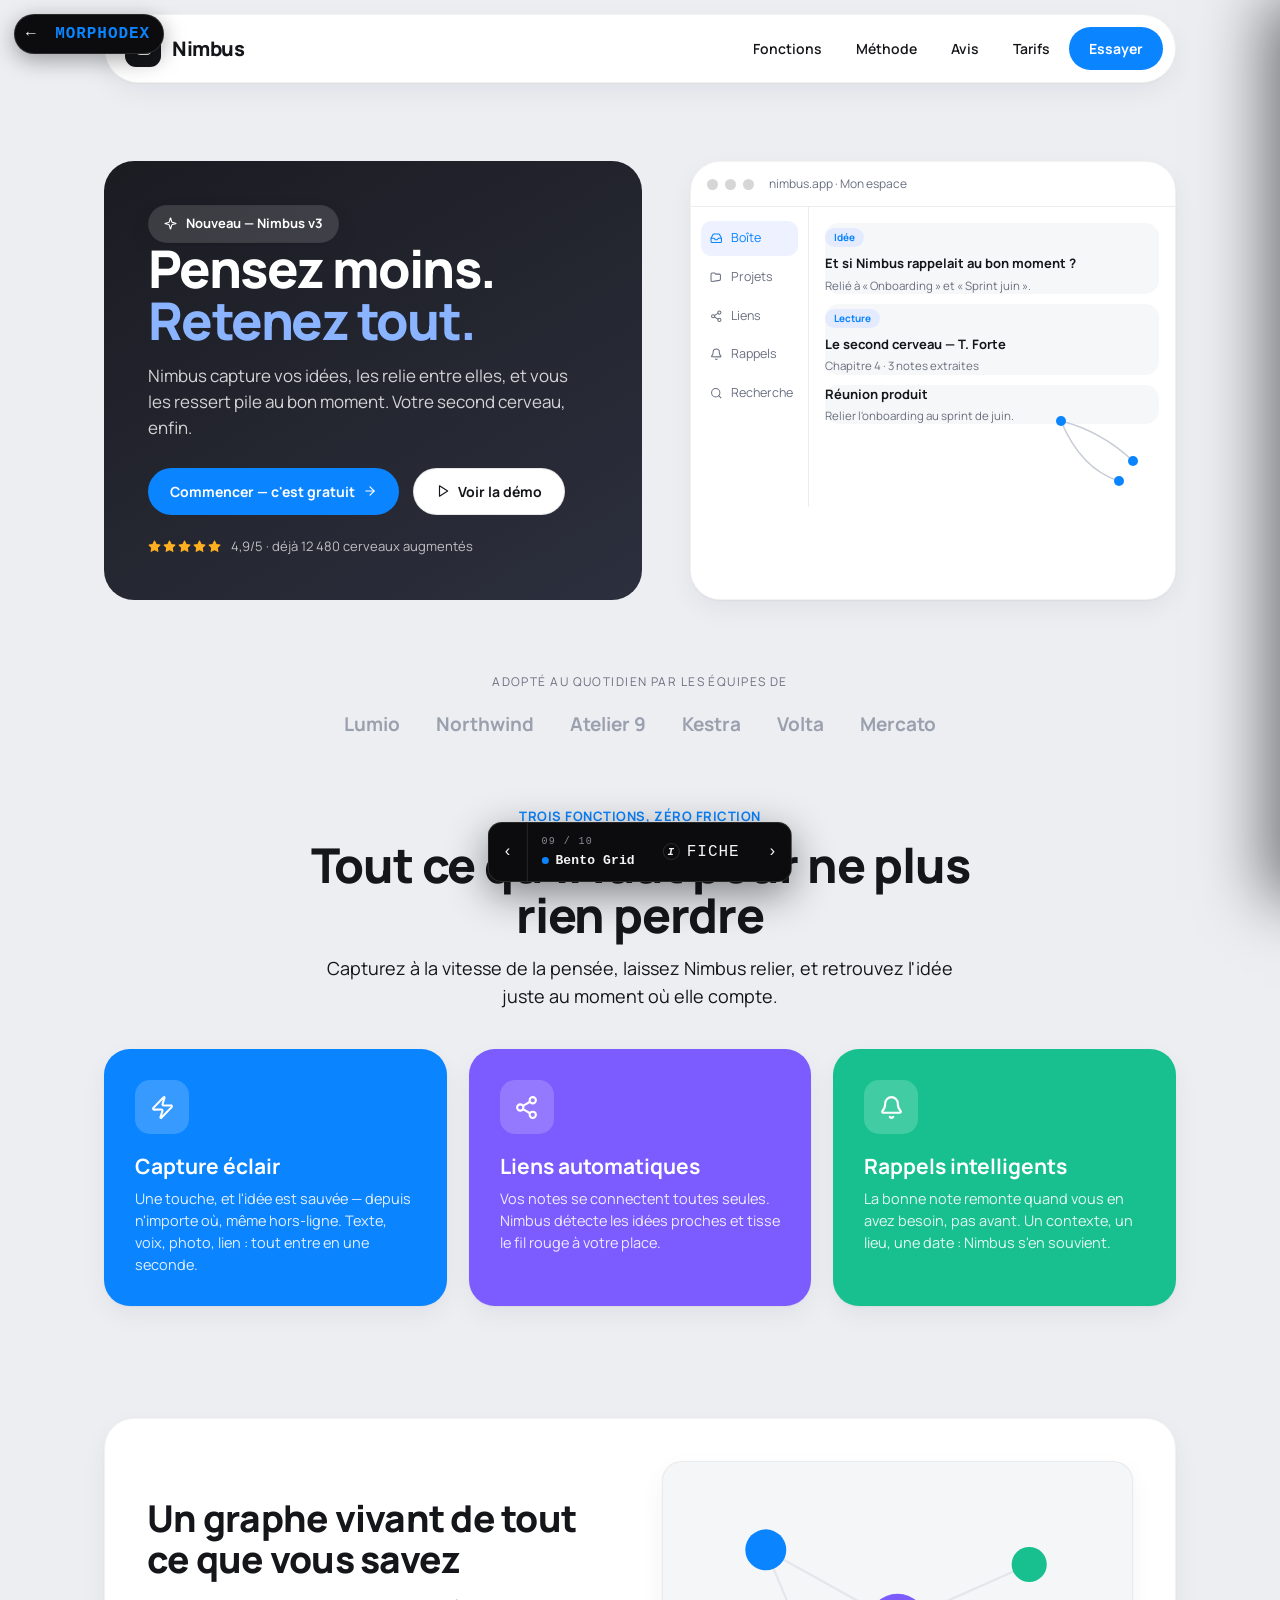
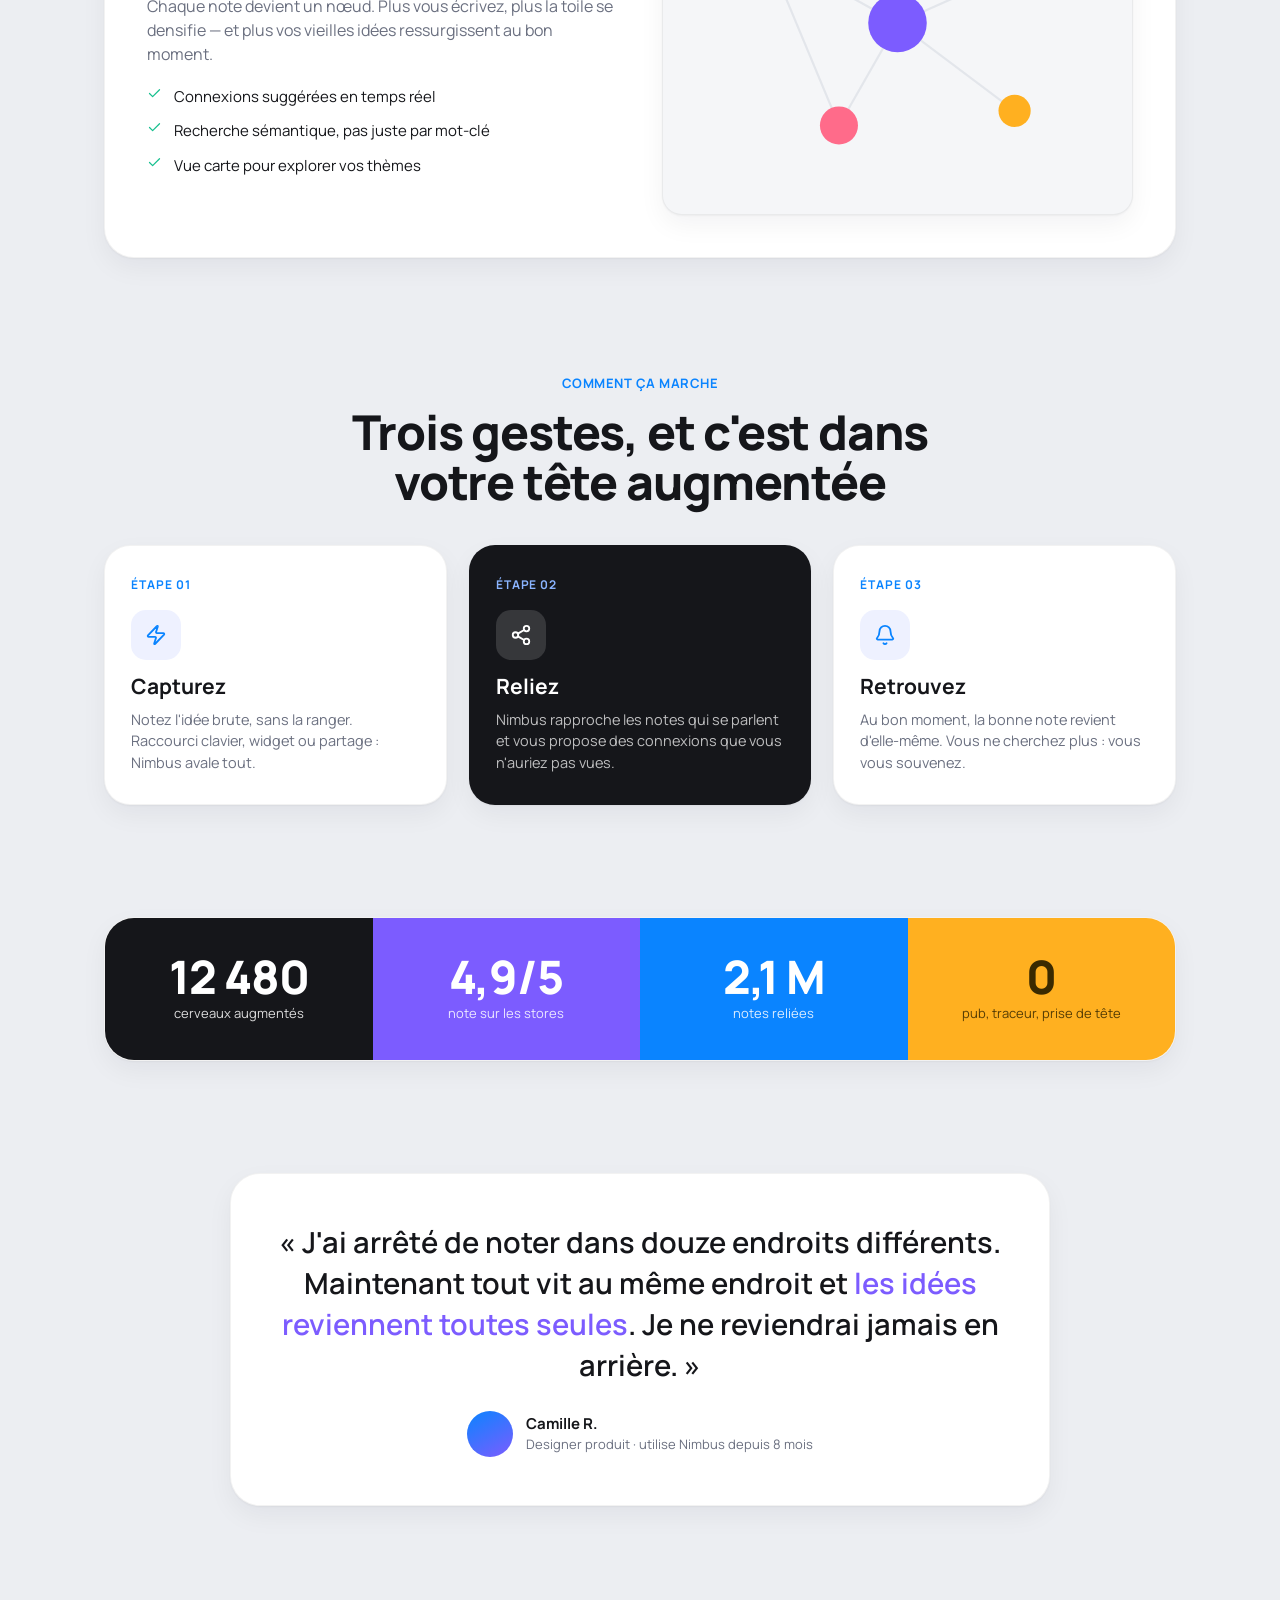
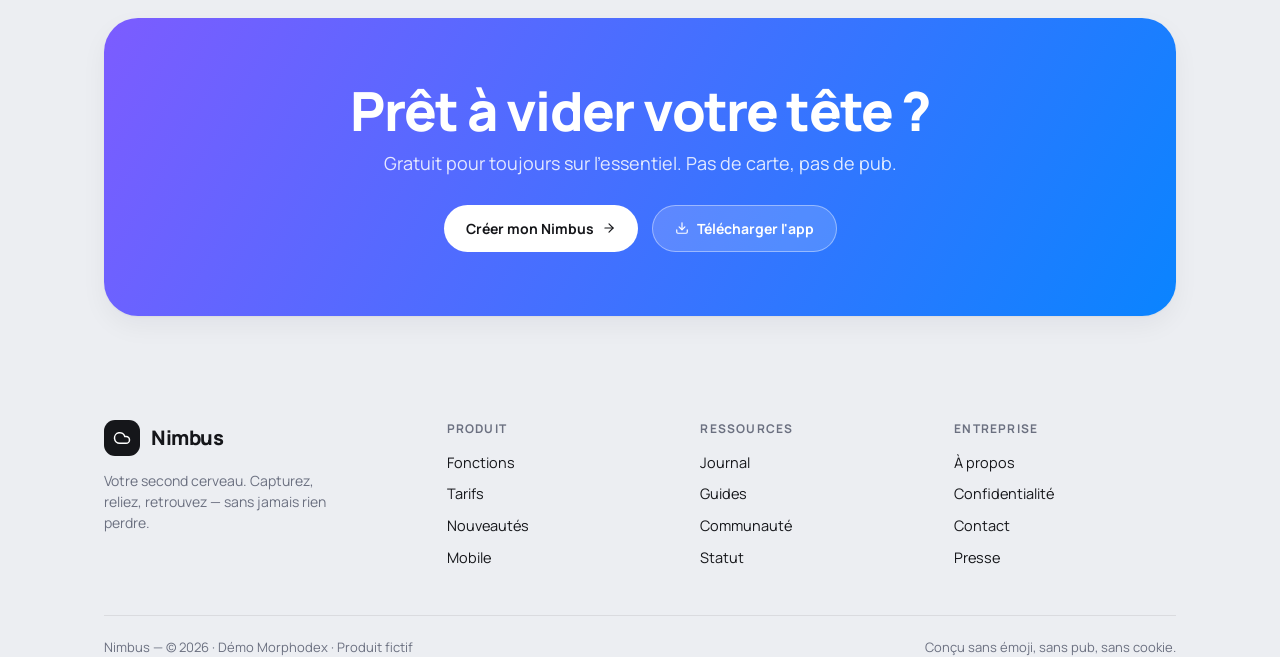
==== styles/bento-grid.html @ a17bae09 "Morphodex — catalogue des 10 styles graphiques d'UI (landing Nimbus refaite dans chaque style)" ====
<!DOCTYPE html>
<html lang="fr">
<head>
  <meta charset="UTF-8" />
  <meta name="viewport" content="width=device-width, initial-scale=1.0" />
  <title>Nimbus · Bento Grid — Morphodex</title>
  <link rel="stylesheet" href="../assets/landing-base.css" />
  <link rel="stylesheet" href="../assets/hud.css" />
  <link rel="preconnect" href="https://fonts.googleapis.com" />
  <link href="https://fonts.googleapis.com/css2?family=Manrope:wght@400;500;600;700;800&display=swap" rel="stylesheet" />
  <style>
    /* ====== PEAU : BENTO GRID ======
       Boîte à compartiments : tuiles arrondies de tailles variées,
       une idée par case. Dense, équilibré, scannable. */
    :root { --ink: #15161a; --soft: #6b7080; --card: #fff; --bg: #eceef2; --blue: #0a84ff; --violet: #7c5cff; --green: #18c08f; --amber: #ffb020; --r: 26px; }
    body { font-family: "Manrope", system-ui, sans-serif; background: var(--bg); color: var(--ink); }
    .bg { display: none; }

    .surface { background: var(--card); border-radius: var(--r); border: 1px solid rgba(0,0,0,.05); box-shadow: 0 1px 2px rgba(0,0,0,.04), 0 10px 26px rgba(20,22,30,.05); }

    .nav { padding: 12px 12px 12px 20px; border-radius: 999px; }
    .brand { font-weight: 800; font-size: 20px; letter-spacing: -.02em; }
    .brand-logo { width: 36px; height: 36px; border-radius: 11px; background: var(--ink); color: #fff; font-size: 18px; }
    .nav-links a { color: var(--ink); font-size: 14px; font-weight: 600; padding: 9px 15px; border-radius: 999px; }
    .nav-links a:hover { background: rgba(0,0,0,.06); }

    .btn { font-weight: 700; font-size: 14px; padding: 12px 22px; border-radius: 999px; background: var(--ink); color: #fff; }
    .btn:hover { opacity: .88; }
    .btn-primary { background: var(--blue); }
    .btn:not(.btn-primary):not(.nav-cta) { background: #fff; color: var(--ink); border: 1px solid rgba(0,0,0,.1); }
    .nav-cta { padding: 11px 20px; }

    .hero { align-items: stretch; }
    .hero-copy { background: linear-gradient(150deg, #1b1c22, #2c2f3d); color: #fff; border-radius: 30px; padding: 44px; display: flex; flex-direction: column; justify-content: center; }
    .eyebrow { align-self: flex-start; font-size: 13px; font-weight: 700; padding: 8px 15px; border-radius: 999px; background: rgba(255,255,255,.14); color: #fff; }
    .hero-title { font-weight: 800; font-size: clamp(34px, 4.2vw, 52px); margin-bottom: 16px; }
    .accent { color: #8ab4ff; }
    .hero-sub { color: rgba(255,255,255,.8); font-size: 17px; margin-bottom: 26px; }
    .hero-trust { color: rgba(255,255,255,.7); font-size: 13px; margin-top: 22px; }
    .stars .ic { fill: var(--amber); stroke: var(--amber); }
    .hero-visual { display: flex; }

    .appwin { border-radius: 30px; width: 100%; }
    .appbar { border-bottom: 1px solid rgba(0,0,0,.07); }
    .appbar-dot { background: rgba(0,0,0,.16); }
    .app-addr { font-size: 12px; color: var(--soft); }
    .app-side { border-right: 1px solid rgba(0,0,0,.07); }
    .app-side a { color: var(--soft); font-size: 12.5px; border-radius: 10px; }
    .app-side a.on { background: #eef1ff; color: var(--blue); }
    .app-note { background: #f6f7f9; border-radius: 14px; }
    .app-note[data-tag]::before { content: attr(data-tag); display: inline-block; font-size: 10px; font-weight: 700; padding: 2px 9px; border-radius: 999px; background: #e4ebff; color: var(--blue); margin-bottom: 7px; }
    .app-note-title { font-size: 13px; font-weight: 700; margin-bottom: 3px; }
    .app-note-text { font-size: 11.5px; color: var(--soft); }
    .app-graph .edge { stroke: #c7ccd6; opacity: 1; } .app-graph .node { fill: var(--blue); }

    .trustbar-label { color: var(--soft); font-size: 12px; letter-spacing: .12em; text-transform: uppercase; }
    .trust-logos b { color: #9aa0ad; font-size: 19px; font-weight: 700; }

    .section { padding: 56px 0; }
    .section-head { margin-bottom: 38px; }
    .section-kicker { color: var(--blue); font-weight: 700; }
    .section-title { font-weight: 800; }

    .feature { border-radius: var(--r); padding: 30px; }
    .feature:nth-child(1) { background: var(--blue); color: #fff; border-color: transparent; }
    .feature:nth-child(2) { background: var(--violet); color: #fff; border-color: transparent; }
    .feature:nth-child(3) { background: var(--green); color: #fff; border-color: transparent; }
    .feature-icon { width: 54px; height: 54px; border-radius: 15px; font-size: 25px; color: #fff; margin-bottom: 20px; background: rgba(255,255,255,.18); }
    .feature-title { font-weight: 700; margin-bottom: 9px; }
    .feature-text { font-size: 14.5px; color: rgba(255,255,255,.88); }

    .spotlight { border-radius: 30px; padding: 42px; }
    .spotlight-title { font-weight: 800; margin-bottom: 14px; }
    .spotlight-text { color: var(--soft); margin-bottom: 20px; font-size: 16px; }
    .checks li { font-size: 15px; color: var(--ink); } .checks .ic { color: var(--green); }
    .spotlight-visual { border-radius: 20px; background: #f5f6f8; border: 1px solid rgba(0,0,0,.05); }
    .spotlight-visual .edge { stroke: #c7ccd6; }
    .node-a { fill: var(--blue); } .node-b { fill: var(--violet); } .node-c { fill: var(--green); } .node-d { fill: #ff6b8a; } .node-e { fill: var(--amber); }

    .step { border-radius: var(--r); padding: 30px 26px; }
    .step:nth-child(2) { background: var(--ink); color: #fff; border-color: transparent; }
    .step:nth-child(2) .step-text { color: rgba(255,255,255,.72); }
    .step-num { font-size: 12px; font-weight: 700; letter-spacing: .08em; color: var(--blue); }
    .step:nth-child(2) .step-num { color: #8ab4ff; }
    .step-icon { width: 50px; height: 50px; border-radius: 15px; font-size: 22px; margin: 16px 0 14px; background: #eef1ff; color: var(--blue); }
    .step:nth-child(2) .step-icon { background: rgba(255,255,255,.14); color: #fff; }
    .step-title { font-weight: 700; margin-bottom: 9px; }
    .step-text { font-size: 14.5px; color: var(--soft); }

    .stats { border-radius: 30px; padding: 0; gap: 0; overflow: hidden; }
    .stat { padding: 36px 18px; }
    .stat:nth-child(1) { background: var(--ink); color: #fff; }
    .stat:nth-child(2) { background: var(--violet); color: #fff; }
    .stat:nth-child(3) { background: var(--blue); color: #fff; }
    .stat:nth-child(4) { background: var(--amber); color: #3a2a00; }
    .stat-num { font-weight: 800; }
    .stat-label { font-size: 13px; opacity: .85; }

    .quote { border-radius: 30px; padding: 48px; }
    .quote-text { font-weight: 600; }
    .quote-text .accent { color: var(--violet); }
    .quote-avatar { background: linear-gradient(150deg, var(--blue), var(--violet)); }
    .quote-name { font-size: 15px; font-weight: 700; } .quote-role { font-size: 13px; color: var(--soft); }

    .cta { border-radius: 34px; padding: 64px 30px; background: linear-gradient(120deg, var(--violet), var(--blue)); color: #fff; border: none; }
    .cta-title { font-weight: 800; margin-bottom: 12px; }
    .cta-text { font-size: 18px; color: rgba(255,255,255,.85); margin-bottom: 28px; }
    .cta .btn-primary { background: #fff; color: var(--ink); }
    .cta .btn:not(.btn-primary) { background: rgba(255,255,255,.16); color: #fff; border: 1px solid rgba(255,255,255,.4); }

    .site-footer { margin-top: 48px; }
    .foot-brand .brand { margin-bottom: 14px; }
    .foot-tagline { color: var(--soft); font-size: 14px; max-width: 240px; }
    .foot-col h6 { color: var(--soft); font-size: 12px; letter-spacing: .1em; text-transform: uppercase; margin-bottom: 14px; }
    .foot-col a { color: var(--ink); font-size: 14.5px; margin-bottom: 10px; }
    .foot-col a:hover { color: var(--blue); }
    .foot-bottom { color: var(--soft); font-size: 13px; margin-top: 36px; padding-top: 22px; border-top: 1px solid rgba(0,0,0,.08); }
  </style>
</head>
<body data-style="bento-grid">
  <script src="../assets/landing.js"></script>
  <script src="../assets/styles-data.js"></script>
  <script src="../assets/hud.js"></script>
</body>
</html>
---- assets/landing-base.css ----
/* ============================================================
   Morphodex — SOCLE STRUCTUREL des pages démo.
   Géométrie uniquement (grilles, rythme, responsive, type scale).
   AUCUNE couleur / matière / police : c'est la « peau » de chaque
   page (le <style> inline) qui habille ces mêmes classes.
   → un seul contenu (landing.js), dix habillages.
   ============================================================ */
* { box-sizing: border-box; }
body {
  margin: 0;
  position: relative;          /* pour que .bg couvre toute la hauteur du doc */
  overflow-x: hidden;
  min-height: 100vh;
  line-height: 1.5;
  -webkit-font-smoothing: antialiased;
  text-rendering: optimizeLegibility;
}
img, svg { display: block; }
a { color: inherit; }
button { font: inherit; cursor: pointer; }
h1, h2, h3, h4, h5, h6, p, ul { margin: 0; }

/* Icônes (sprite) — trait par défaut, surchargeable par la peau */
.ic { width: 1em; height: 1em; display: inline-block; vertical-align: -0.125em; fill: none; stroke: currentColor; stroke-width: 2; stroke-linecap: round; stroke-linejoin: round; flex: none; }

/* Fond : 3 calques vides, positionnés ici, décorés par la peau */
.bg { position: absolute; inset: 0; z-index: -2; overflow: hidden; pointer-events: none; }
.bg span { position: absolute; display: block; }

.wrap { width: 100%; max-width: 1120px; margin: 0 auto; padding: 0 24px; position: relative; }

/* ── Nav ── */
.site-header { position: sticky; top: 0; z-index: 100; padding: 14px 0; }
.nav { display: flex; align-items: center; justify-content: space-between; gap: 16px; }
.brand { display: flex; align-items: center; gap: 11px; }
.brand-logo { display: grid; place-items: center; flex: none; }
.nav-links { display: flex; align-items: center; gap: 4px; }
.nav-links a { text-decoration: none; }
.btn { display: inline-flex; align-items: center; justify-content: center; gap: 8px; border: none; background: none; }

/* ── Type scale par défaut (géométrie, pas de couleur) ── */
.eyebrow { display: inline-flex; align-items: center; gap: 9px; }
.hero-title { font-size: clamp(44px, 6vw, 80px); line-height: 1.0; letter-spacing: -.03em; }
.hero-sub { font-size: 19px; line-height: 1.55; }
.section-title { font-size: clamp(31px, 4.2vw, 48px); line-height: 1.05; letter-spacing: -.025em; }
.section-sub { font-size: 18px; line-height: 1.55; }
.section-kicker { display: inline-block; font-size: 13px; letter-spacing: .04em; text-transform: uppercase; }
.feature-title, .step-title { font-size: 21px; line-height: 1.2; }
.spotlight-title { font-size: clamp(27px, 3.2vw, 37px); line-height: 1.1; letter-spacing: -.02em; }
.stat-num { font-size: clamp(33px, 3.6vw, 47px); line-height: 1; letter-spacing: -.02em; }
.quote-text { font-size: clamp(21px, 2.7vw, 29px); line-height: 1.42; }
.cta-title { font-size: clamp(32px, 4.4vw, 54px); line-height: 1.04; letter-spacing: -.03em; }

/* ── Hero ── */
.hero { padding: 64px 0 44px; display: grid; grid-template-columns: 1.05fr .95fr; gap: 48px; align-items: center; }
.hero-sub { max-width: 440px; }
.hero-actions { display: flex; gap: 14px; flex-wrap: wrap; }
.hero-trust { display: flex; align-items: center; gap: 10px; flex-wrap: wrap; }
.stars { display: inline-flex; gap: 2px; }

/* App mockup */
.appwin { overflow: hidden; }
.appbar { display: flex; align-items: center; gap: 7px; padding: 13px 16px; }
.appbar-dot { width: 11px; height: 11px; border-radius: 50%; flex: none; }
.app-addr { margin-left: 8px; }
.appbody { display: grid; grid-template-columns: 118px 1fr; min-height: 300px; }
.app-side { display: flex; flex-direction: column; gap: 4px; padding: 14px 10px; }
.app-side a { display: flex; align-items: center; gap: 9px; padding: 8px 9px; text-decoration: none; }
.app-canvas { padding: 16px; position: relative; }
.app-note + .app-note { margin-top: 10px; }
.app-graph { position: absolute; right: 14px; bottom: 12px; width: 120px; height: 92px; }

/* ── Bandeau confiance ── */
.trustbar { text-align: center; padding: 24px 0 8px; }
.trust-logos { display: flex; flex-wrap: wrap; justify-content: center; gap: 36px; margin-top: 18px; }

/* ── Sections ── */
.section { padding: 76px 0; }
.section-head { max-width: 660px; margin: 0 auto 52px; text-align: center; }
.section-head .section-title { margin: 13px 0 15px; }

.features { display: grid; grid-template-columns: repeat(3, 1fr); gap: 22px; }
.feature-icon { display: grid; place-items: center; }

.spotlight { display: grid; grid-template-columns: 1fr 1fr; gap: 44px; align-items: center; }
.checks { list-style: none; padding: 0; display: flex; flex-direction: column; gap: 12px; }
.checks li { display: flex; gap: 12px; align-items: flex-start; }
.spotlight-visual { position: relative; overflow: hidden; aspect-ratio: 4 / 3; }
.spotlight-visual svg { position: absolute; inset: 0; width: 100%; height: 100%; }
.edge { fill: none; stroke: currentColor; stroke-width: 1.5; opacity: .4; }
.node { fill: currentColor; }

.steps { display: grid; grid-template-columns: repeat(3, 1fr); gap: 22px; }
.step-icon { display: grid; place-items: center; }

.stats { display: grid; grid-template-columns: repeat(4, 1fr); gap: 20px; text-align: center; }
.stat-num { display: block; }

.quote { max-width: 820px; margin: 0 auto; text-align: center; }
.quote-author { margin-top: 24px; display: flex; align-items: center; justify-content: center; gap: 13px; }
.quote-avatar { width: 46px; height: 46px; border-radius: 50%; flex: none; }
.quote-author > div { text-align: left; }
.quote-name { display: block; }
.quote-role { display: block; }

.cta { text-align: center; }
.cta-actions { justify-content: center; }

/* ── Footer ── */
.site-footer { margin-top: 56px; }
.foot-grid { display: grid; grid-template-columns: 1.4fr 1fr 1fr 1fr; gap: 32px; }
.foot-col a { display: block; text-decoration: none; }
.foot-bottom { display: flex; justify-content: space-between; flex-wrap: wrap; gap: 12px; }

/* ── Responsive ── */
@media (max-width: 900px) {
  .hero { grid-template-columns: 1fr; gap: 36px; }
  .features, .steps { grid-template-columns: 1fr; }
  .stats { grid-template-columns: repeat(2, 1fr); }
  .spotlight { grid-template-columns: 1fr; }
  .foot-grid { grid-template-columns: 1fr 1fr; }
}
@media (max-width: 560px) {
  .nav-links a { display: none; }
  .foot-grid { grid-template-columns: 1fr; }
  .wrap { padding: 0 18px; }
}
---- assets/hud.css ----
/*
 * Morphodex HUD — chrome méta commun à chaque page démo.
 * Volontairement neutre (sombre, monospace, anguleux) pour ne JAMAIS
 * se confondre avec le style démontré. Tout est préfixé .mdx- et z-index très haut.
 */
.mdx-hud,
.mdx-hud * {
  box-sizing: border-box;
  font-family: ui-monospace, "SF Mono", "JetBrains Mono", "Menlo", monospace;
  -webkit-font-smoothing: antialiased;
}

.mdx-hud {
  --mdx-bg: #0c0c0e;
  --mdx-fg: #f4f4f5;
  --mdx-dim: #8a8a93;
  --mdx-line: rgba(255, 255, 255, 0.12);
  --mdx-accent: #ffffff;
  position: fixed;
  inset: 0;
  z-index: 2147483000;
  pointer-events: none;
  color: var(--mdx-fg);
}
.mdx-hud button,
.mdx-hud a {
  pointer-events: auto;
  font: inherit;
  color: inherit;
  cursor: pointer;
  text-decoration: none;
}

/* ── Retour galerie (haut-gauche) ───────────────────────────── */
.mdx-back {
  position: absolute;
  top: 14px;
  left: 14px;
  display: inline-flex;
  align-items: center;
  gap: 8px;
  padding: 7px 13px 7px 11px;
  background: var(--mdx-bg);
  border: 1px solid var(--mdx-line);
  border-radius: 999px;
  font-size: 11px;
  letter-spacing: 0.06em;
  text-transform: uppercase;
  color: var(--mdx-fg);
  box-shadow: 0 6px 22px rgba(0, 0, 0, 0.35);
  transition: transform 0.18s ease, background 0.18s ease;
}
.mdx-back:hover { transform: translateY(-1px); background: #18181c; }
.mdx-back b { color: var(--mdx-accent); font-weight: 600; }

/* ── Barre de navigation (bas-centre) ──────────────────────── */
.mdx-bar {
  position: absolute;
  left: 50%;
  bottom: 18px;
  transform: translateX(-50%);
  display: flex;
  align-items: stretch;
  background: var(--mdx-bg);
  border: 1px solid var(--mdx-line);
  border-radius: 14px;
  box-shadow: 0 12px 40px rgba(0, 0, 0, 0.45);
  overflow: hidden;
  max-width: calc(100vw - 28px);
}
.mdx-bar > * {
  display: flex;
  align-items: center;
  padding: 11px 14px;
  white-space: nowrap;
}
.mdx-bar > * + * { border-left: 1px solid var(--mdx-line); }
.mdx-nav {
  font-size: 18px;
  line-height: 1;
  color: var(--mdx-dim);
  background: transparent;
  border: 0;
  transition: color 0.15s ease, background 0.15s ease;
}
.mdx-nav:hover { color: var(--mdx-fg); background: #18181c; }

.mdx-meta { flex-direction: column; align-items: flex-start; gap: 2px; min-width: 0; }
.mdx-meta .mdx-count { font-size: 10px; letter-spacing: 0.14em; color: var(--mdx-dim); }
.mdx-meta .mdx-name {
  font-size: 13px;
  font-weight: 600;
  letter-spacing: 0.01em;
  color: var(--mdx-fg);
  overflow: hidden;
  text-overflow: ellipsis;
  max-width: 46vw;
}
.mdx-meta .mdx-name .mdx-dot { display: inline-block; width: 7px; height: 7px; border-radius: 50%; margin-right: 7px; vertical-align: middle; }

.mdx-info {
  background: transparent;
  border: 0;
  font-size: 11px;
  letter-spacing: 0.06em;
  text-transform: uppercase;
  color: var(--mdx-fg);
  gap: 7px;
}
.mdx-info:hover { background: #18181c; }
.mdx-info .mdx-i {
  display: inline-flex;
  align-items: center;
  justify-content: center;
  width: 17px; height: 17px;
  border: 1px solid var(--mdx-line);
  border-radius: 50%;
  font-style: italic;
  font-weight: 700;
  font-size: 11px;
}

/* ── Fiche (drawer droite) ─────────────────────────────────── */
.mdx-sheet {
  position: absolute;
  top: 0; right: 0; bottom: 0;
  width: min(420px, 92vw);
  background: var(--mdx-bg);
  border-left: 1px solid var(--mdx-line);
  box-shadow: -24px 0 60px rgba(0, 0, 0, 0.5);
  transform: translateX(102%);
  transition: transform 0.42s cubic-bezier(0.22, 1, 0.36, 1);
  pointer-events: auto;
  display: flex;
  flex-direction: column;
  overflow: hidden;
}
.mdx-hud[data-open="true"] .mdx-sheet { transform: translateX(0); }
.mdx-scrim {
  position: absolute;
  inset: 0;
  background: rgba(0, 0, 0, 0.42);
  opacity: 0;
  pointer-events: none;
  transition: opacity 0.32s ease;
}
.mdx-hud[data-open="true"] .mdx-scrim { opacity: 1; pointer-events: auto; }

.mdx-sheet-top {
  padding: 22px 22px 18px;
  border-bottom: 1px solid var(--mdx-line);
  position: relative;
}
.mdx-sheet-top::before {
  content: "";
  position: absolute;
  left: 0; top: 0; bottom: 0;
  width: 3px;
  background: var(--mdx-accent);
}
.mdx-sheet .mdx-eyebrow { font-size: 10px; letter-spacing: 0.16em; text-transform: uppercase; color: var(--mdx-dim); }
.mdx-sheet h2 { margin: 9px 0 6px; font-size: 24px; font-weight: 700; letter-spacing: -0.01em; }
.mdx-sheet .mdx-tag { font-size: 13px; color: var(--mdx-fg); opacity: 0.8; line-height: 1.4; }
.mdx-sheet .mdx-era { margin-top: 10px; font-size: 11px; color: var(--mdx-dim); letter-spacing: 0.04em; }

.mdx-close {
  position: absolute;
  top: 16px; right: 16px;
  width: 30px; height: 30px;
  border: 1px solid var(--mdx-line);
  background: transparent;
  border-radius: 8px;
  font-size: 15px;
  line-height: 1;
  color: var(--mdx-fg);
}
.mdx-close:hover { background: #18181c; }

.mdx-sheet-body { padding: 20px 22px 26px; overflow-y: auto; flex: 1; }
.mdx-sheet-body h3 {
  font-size: 10px;
  letter-spacing: 0.16em;
  text-transform: uppercase;
  color: var(--mdx-dim);
  margin: 22px 0 10px;
}
.mdx-sheet-body h3:first-child { margin-top: 0; }
.mdx-sheet-body p { margin: 0; font-size: 14px; line-height: 1.55; color: #d8d8dd; }
.mdx-list { list-style: none; margin: 0; padding: 0; }
.mdx-list li {
  position: relative;
  padding: 7px 0 7px 20px;
  font-size: 13px;
  line-height: 1.45;
  color: #d8d8dd;
  border-bottom: 1px solid rgba(255, 255, 255, 0.05);
}
.mdx-list li::before { content: ""; position: absolute; left: 2px; top: 14px; width: 7px; height: 1px; background: var(--mdx-accent); }
.mdx-list.mdx-pieges li::before { background: #ff5d5d; }
.mdx-chips { display: flex; flex-wrap: wrap; gap: 7px; }
.mdx-chips span {
  font-size: 11px;
  padding: 5px 10px;
  border: 1px solid var(--mdx-line);
  border-radius: 999px;
  color: #cfcfd6;
}

.mdx-sheet-foot {
  display: flex;
  gap: 8px;
  padding: 14px 22px 18px;
  border-top: 1px solid var(--mdx-line);
}
.mdx-sheet-foot button {
  flex: 1;
  padding: 11px;
  background: transparent;
  border: 1px solid var(--mdx-line);
  border-radius: 10px;
  font-size: 12px;
  letter-spacing: 0.04em;
  color: var(--mdx-fg);
  transition: background 0.15s ease;
}
.mdx-sheet-foot button:hover { background: #18181c; }

@media (max-width: 560px) {
  .mdx-back { font-size: 10px; padding: 6px 11px; }
  .mdx-meta .mdx-name { max-width: 38vw; }
  .mdx-bar > * { padding: 10px 11px; }
}

@media (prefers-reduced-motion: reduce) {
  .mdx-sheet, .mdx-scrim, .mdx-back, .mdx-nav { transition: none; }
}
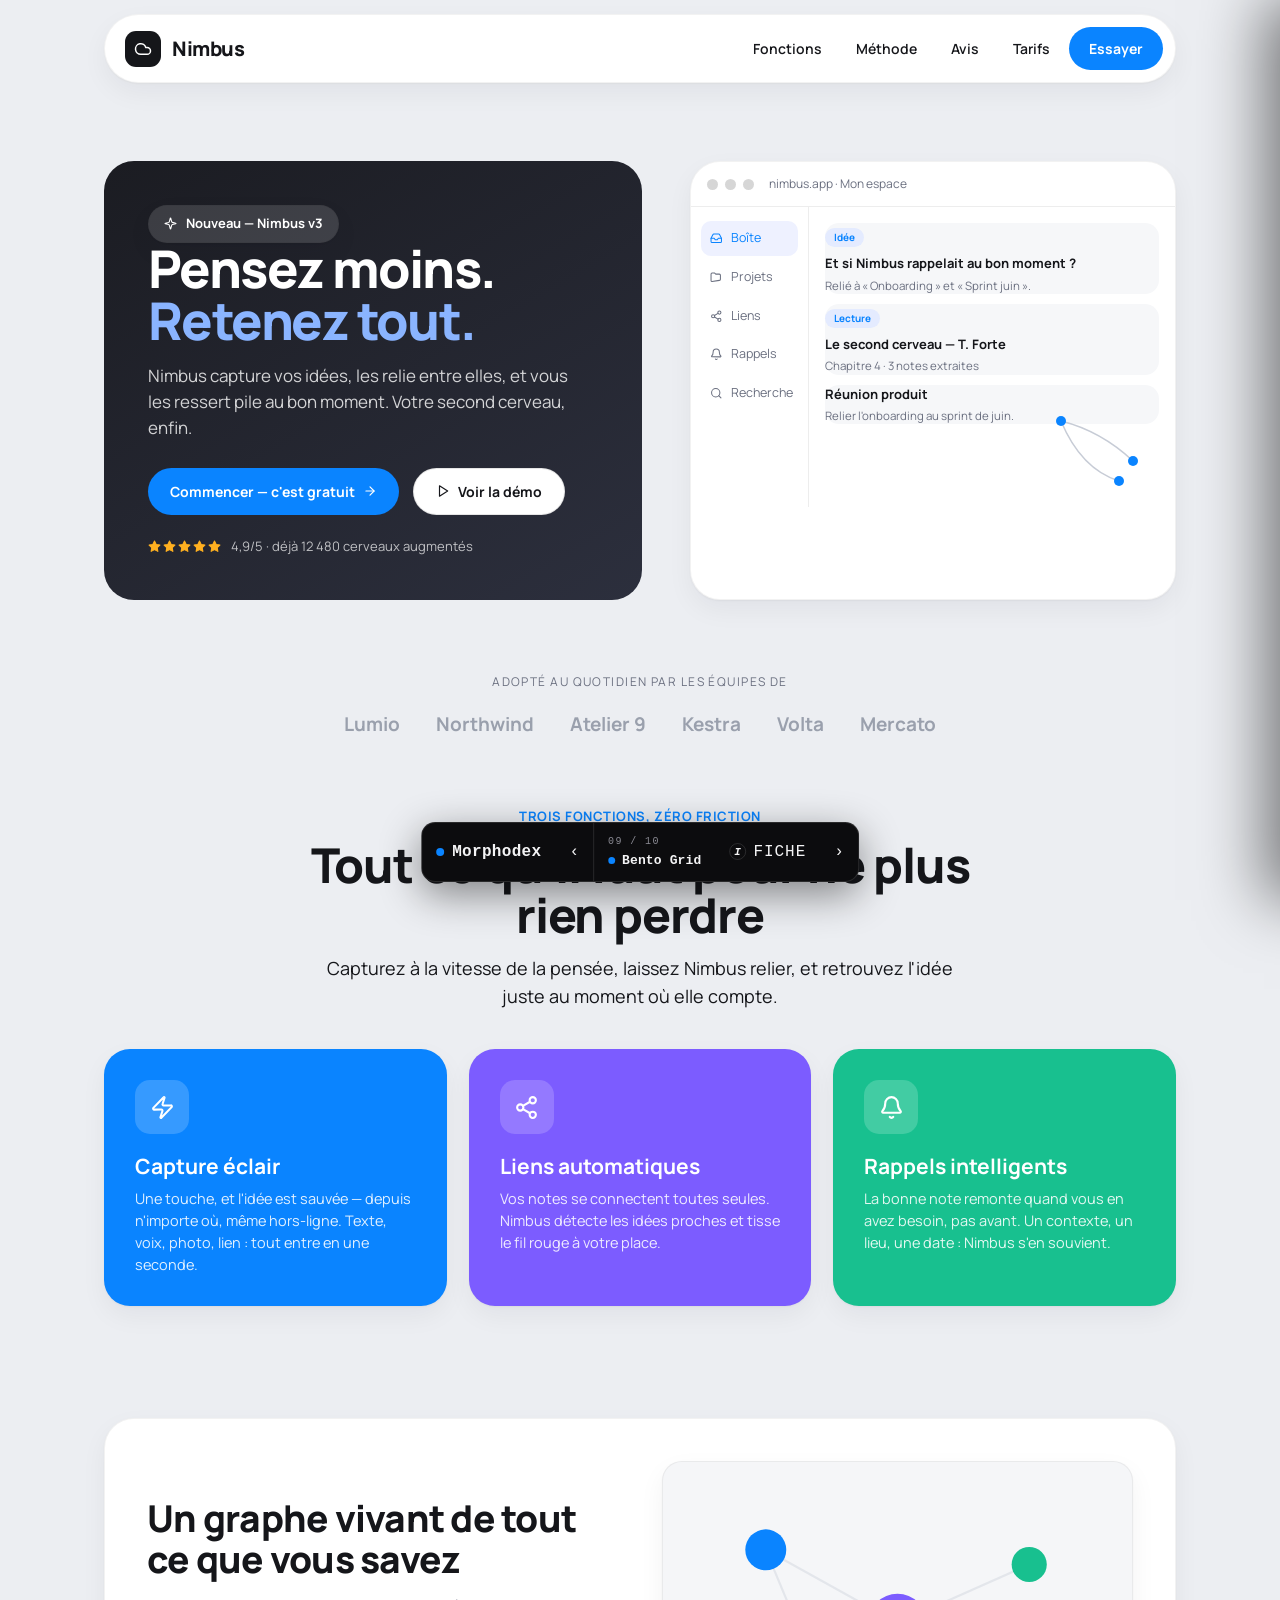
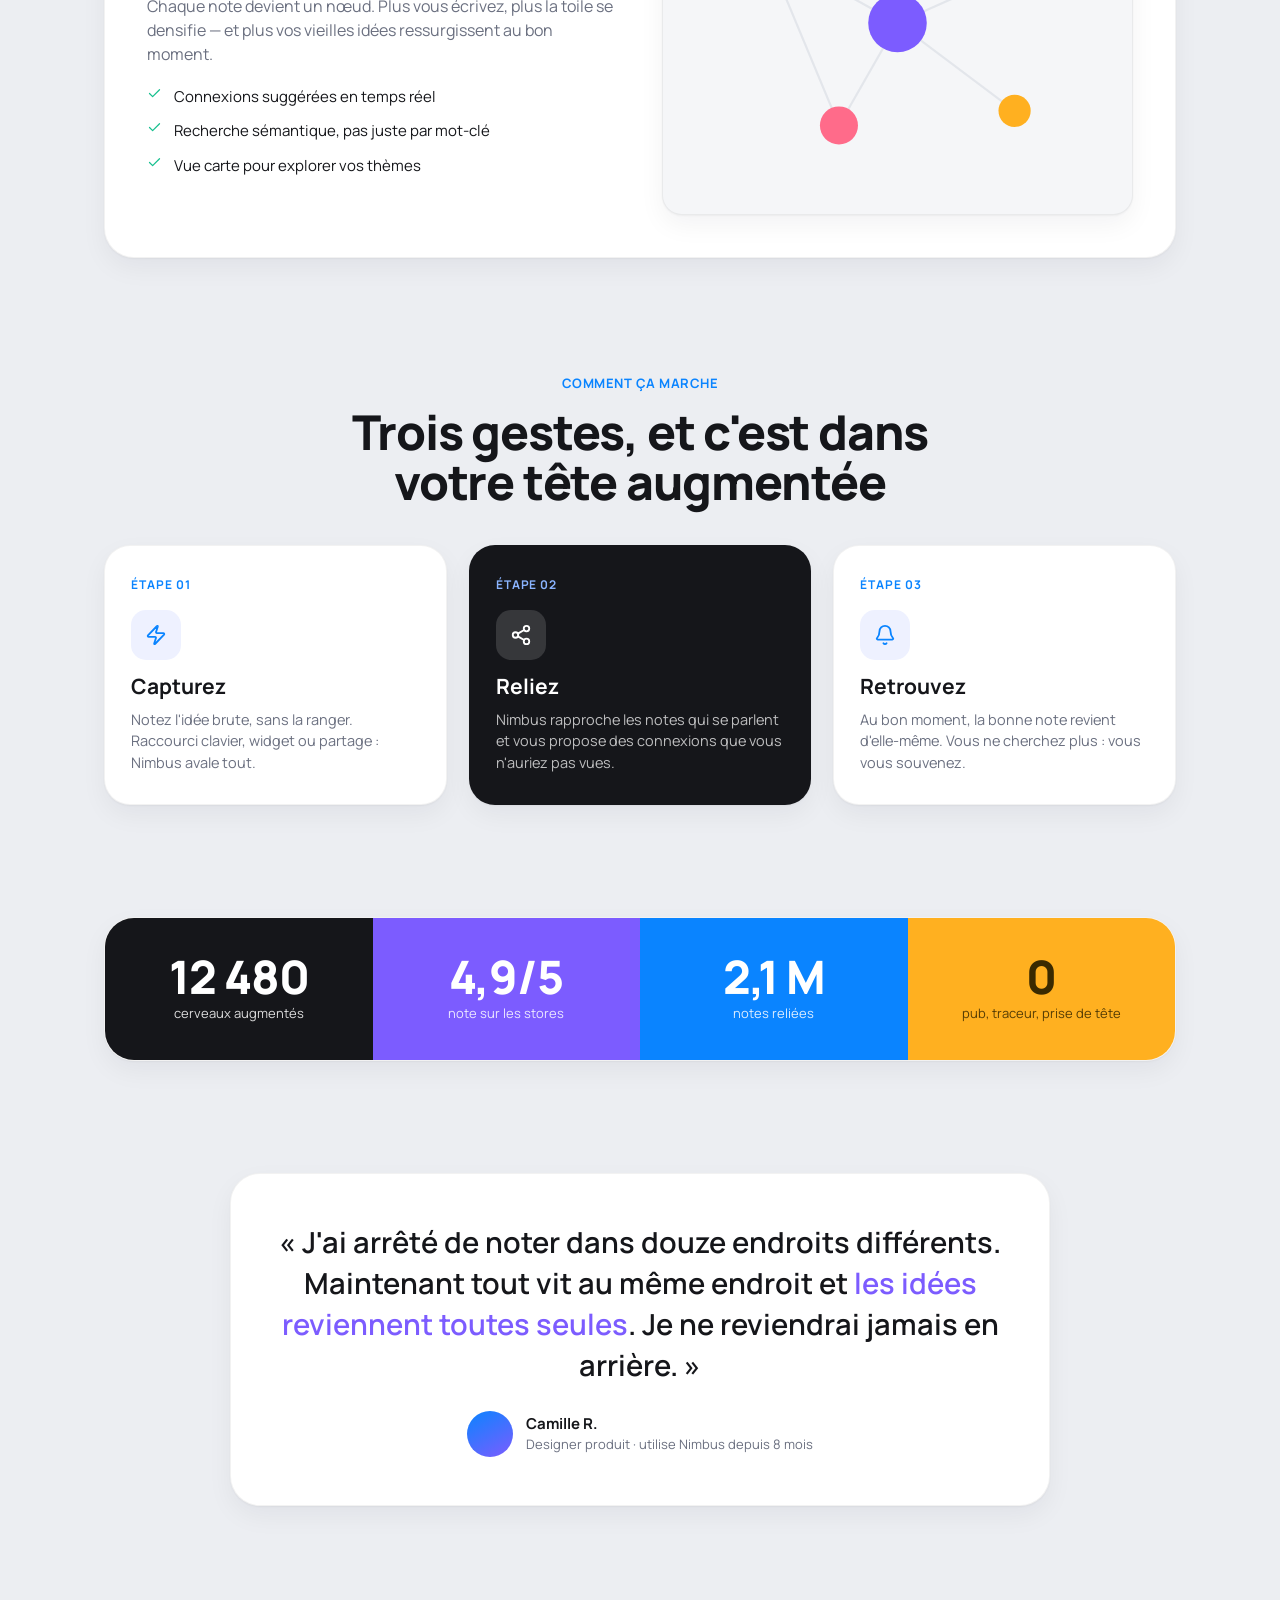
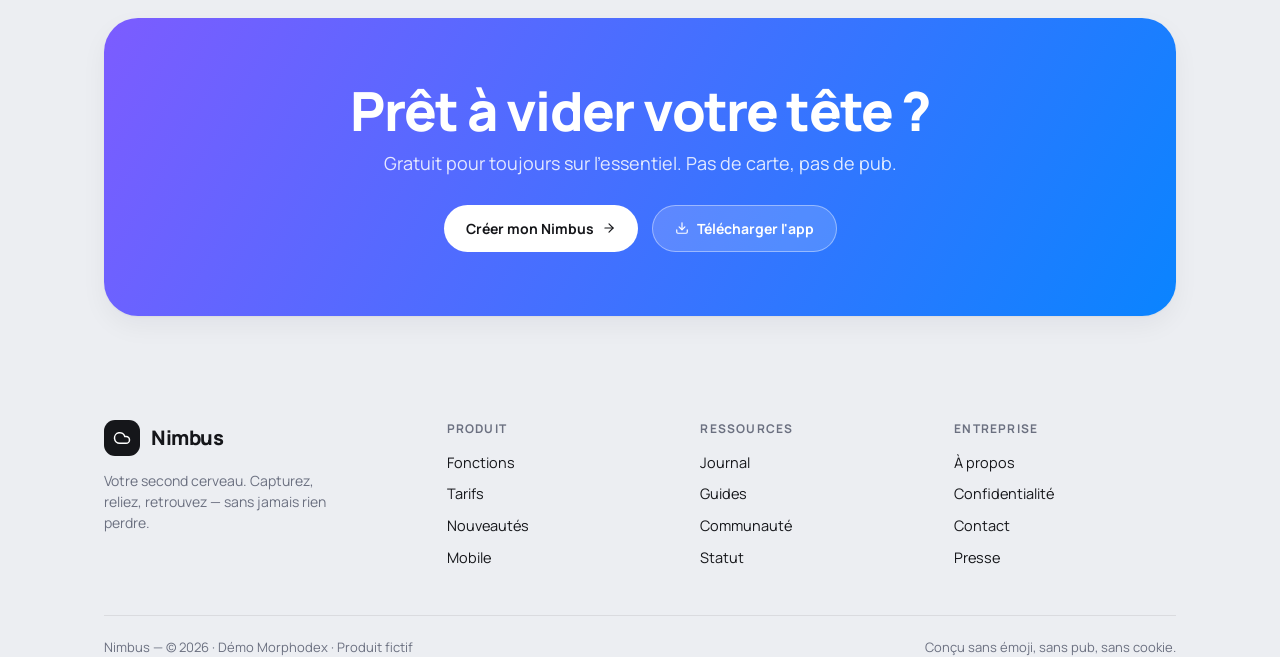
==== commit ae941634: "HUD: retour galerie intégré dans la barre (fin du chevauchement) + tracking Umami" ====
--- a/styles/bento-grid.html
+++ b/styles/bento-grid.html
@@ -116,6 +116,7 @@
     .foot-col a:hover { color: var(--blue); }
     .foot-bottom { color: var(--soft); font-size: 13px; margin-top: 36px; padding-top: 22px; border-top: 1px solid rgba(0,0,0,.08); }
   </style>
+  <script defer src="https://uuu.my-monkey.fr/u.js" data-website-id="6c86cae6-7768-440f-84f7-309411fe825c"></script>
 </head>
 <body data-style="bento-grid">
   <script src="../assets/landing.js"></script>
--- a/assets/hud.css
+++ b/assets/hud.css
@@ -31,27 +31,16 @@
   text-decoration: none;
 }
 
-/* ── Retour galerie (haut-gauche) ───────────────────────────── */
-.mdx-back {
-  position: absolute;
-  top: 14px;
-  left: 14px;
-  display: inline-flex;
-  align-items: center;
+/* ── Retour galerie (intégré dans la barre, plus de pastille flottante) ── */
+.mdx-home {
   gap: 8px;
-  padding: 7px 13px 7px 11px;
-  background: var(--mdx-bg);
-  border: 1px solid var(--mdx-line);
-  border-radius: 999px;
-  font-size: 11px;
-  letter-spacing: 0.06em;
-  text-transform: uppercase;
-  color: var(--mdx-fg);
-  box-shadow: 0 6px 22px rgba(0, 0, 0, 0.35);
-  transition: transform 0.18s ease, background 0.18s ease;
-}
-.mdx-back:hover { transform: translateY(-1px); background: #18181c; }
-.mdx-back b { color: var(--mdx-accent); font-weight: 600; }
+  font-size: 12px;
+  letter-spacing: 0.02em;
+  color: var(--mdx-fg);
+}
+.mdx-home:hover { background: #18181c; }
+.mdx-home-dot { width: 8px; height: 8px; border-radius: 50%; display: inline-block; flex: none; }
+.mdx-home-label { font-weight: 600; }
 
 /* ── Barre de navigation (bas-centre) ──────────────────────── */
 .mdx-bar {
@@ -226,11 +215,11 @@
 .mdx-sheet-foot button:hover { background: #18181c; }
 
 @media (max-width: 560px) {
-  .mdx-back { font-size: 10px; padding: 6px 11px; }
-  .mdx-meta .mdx-name { max-width: 38vw; }
+  .mdx-home-label { display: none; }
+  .mdx-meta .mdx-name { max-width: 40vw; }
   .mdx-bar > * { padding: 10px 11px; }
 }
 
 @media (prefers-reduced-motion: reduce) {
-  .mdx-sheet, .mdx-scrim, .mdx-back, .mdx-nav { transition: none; }
-}
+  .mdx-sheet, .mdx-scrim, .mdx-nav { transition: none; }
+}
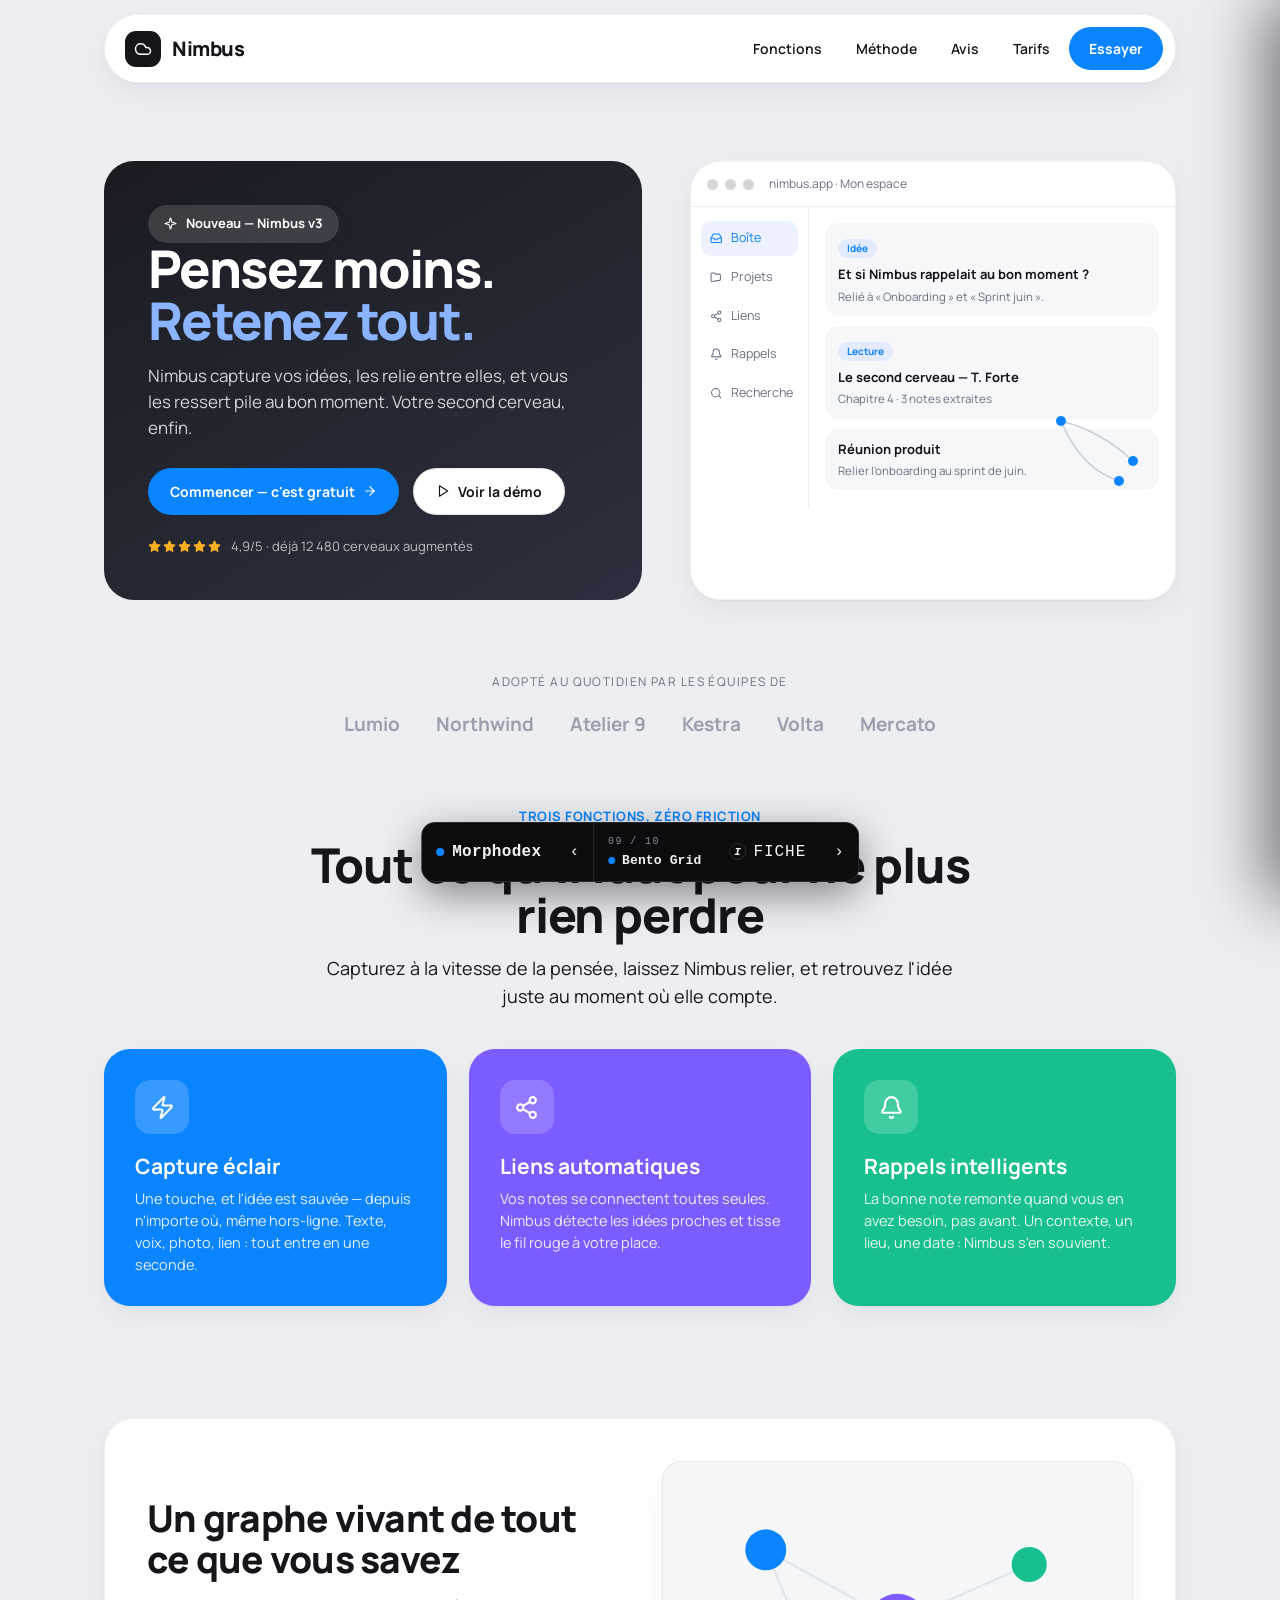
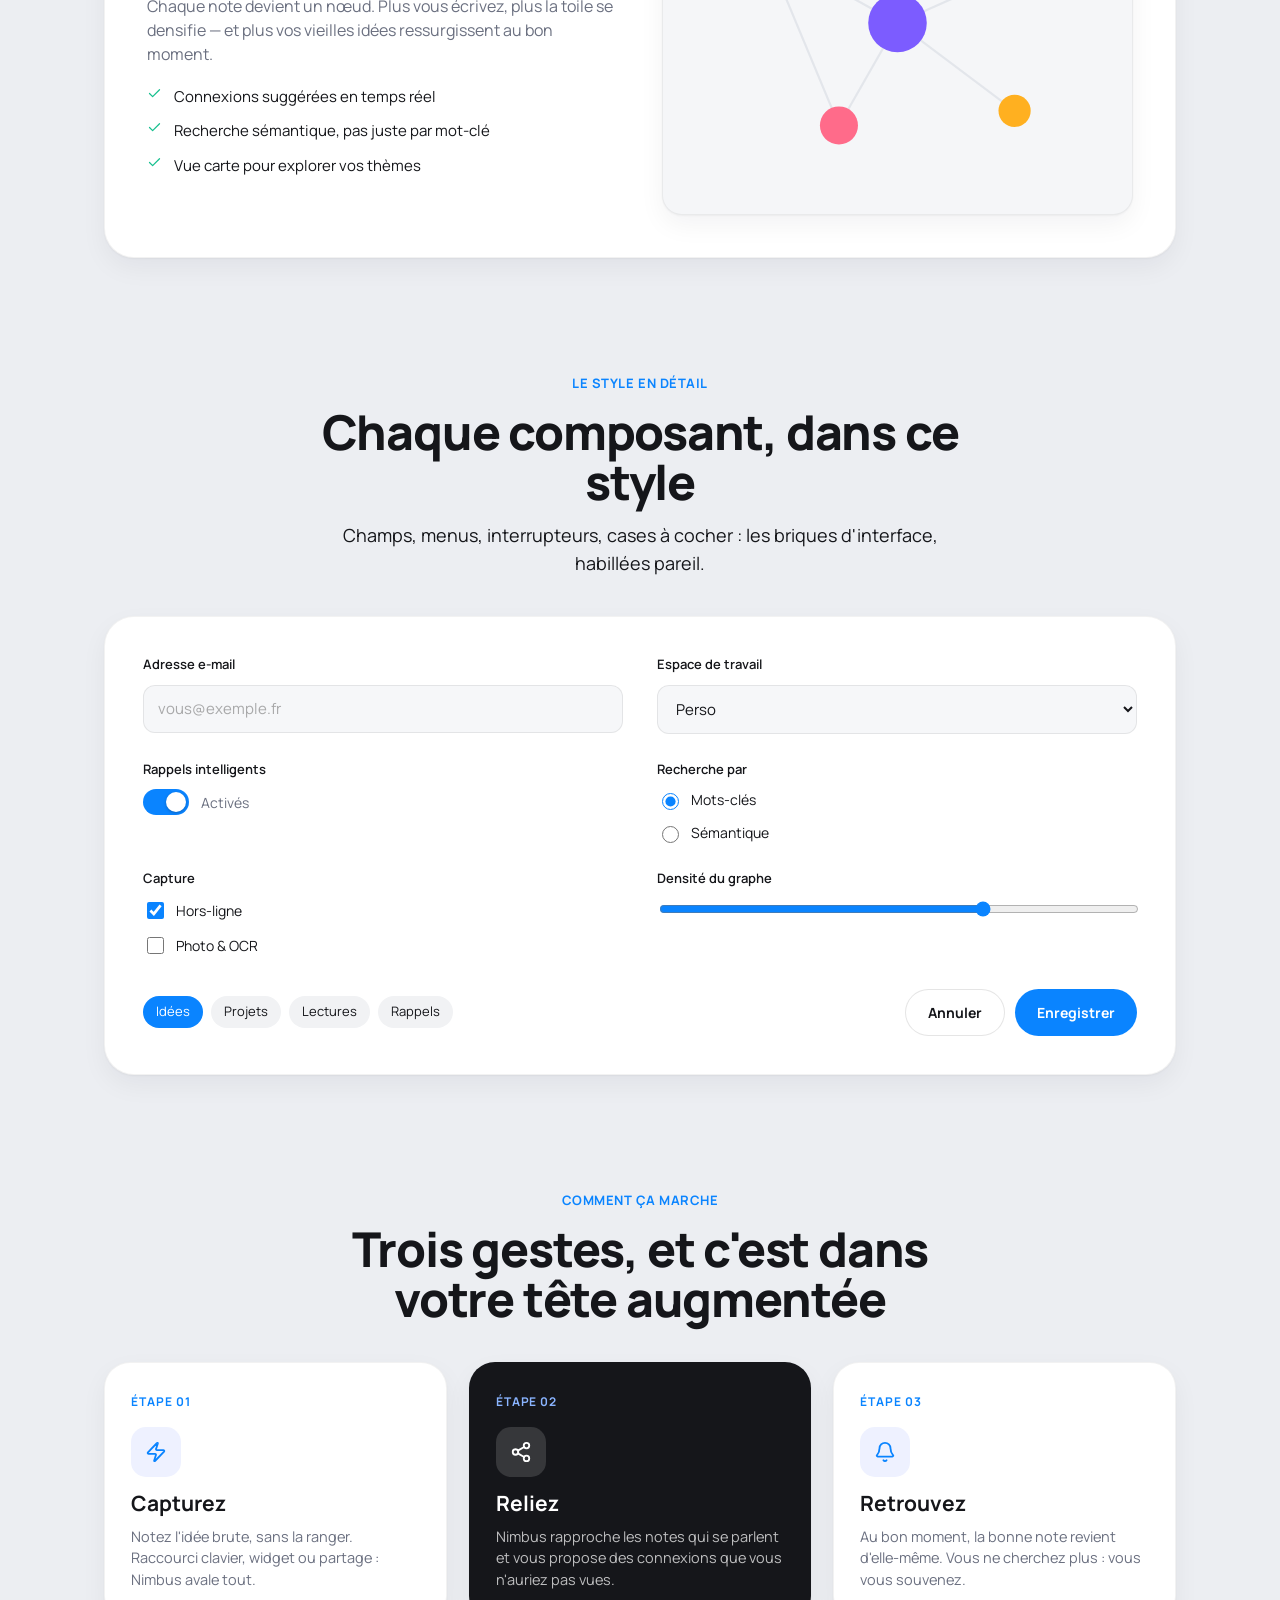
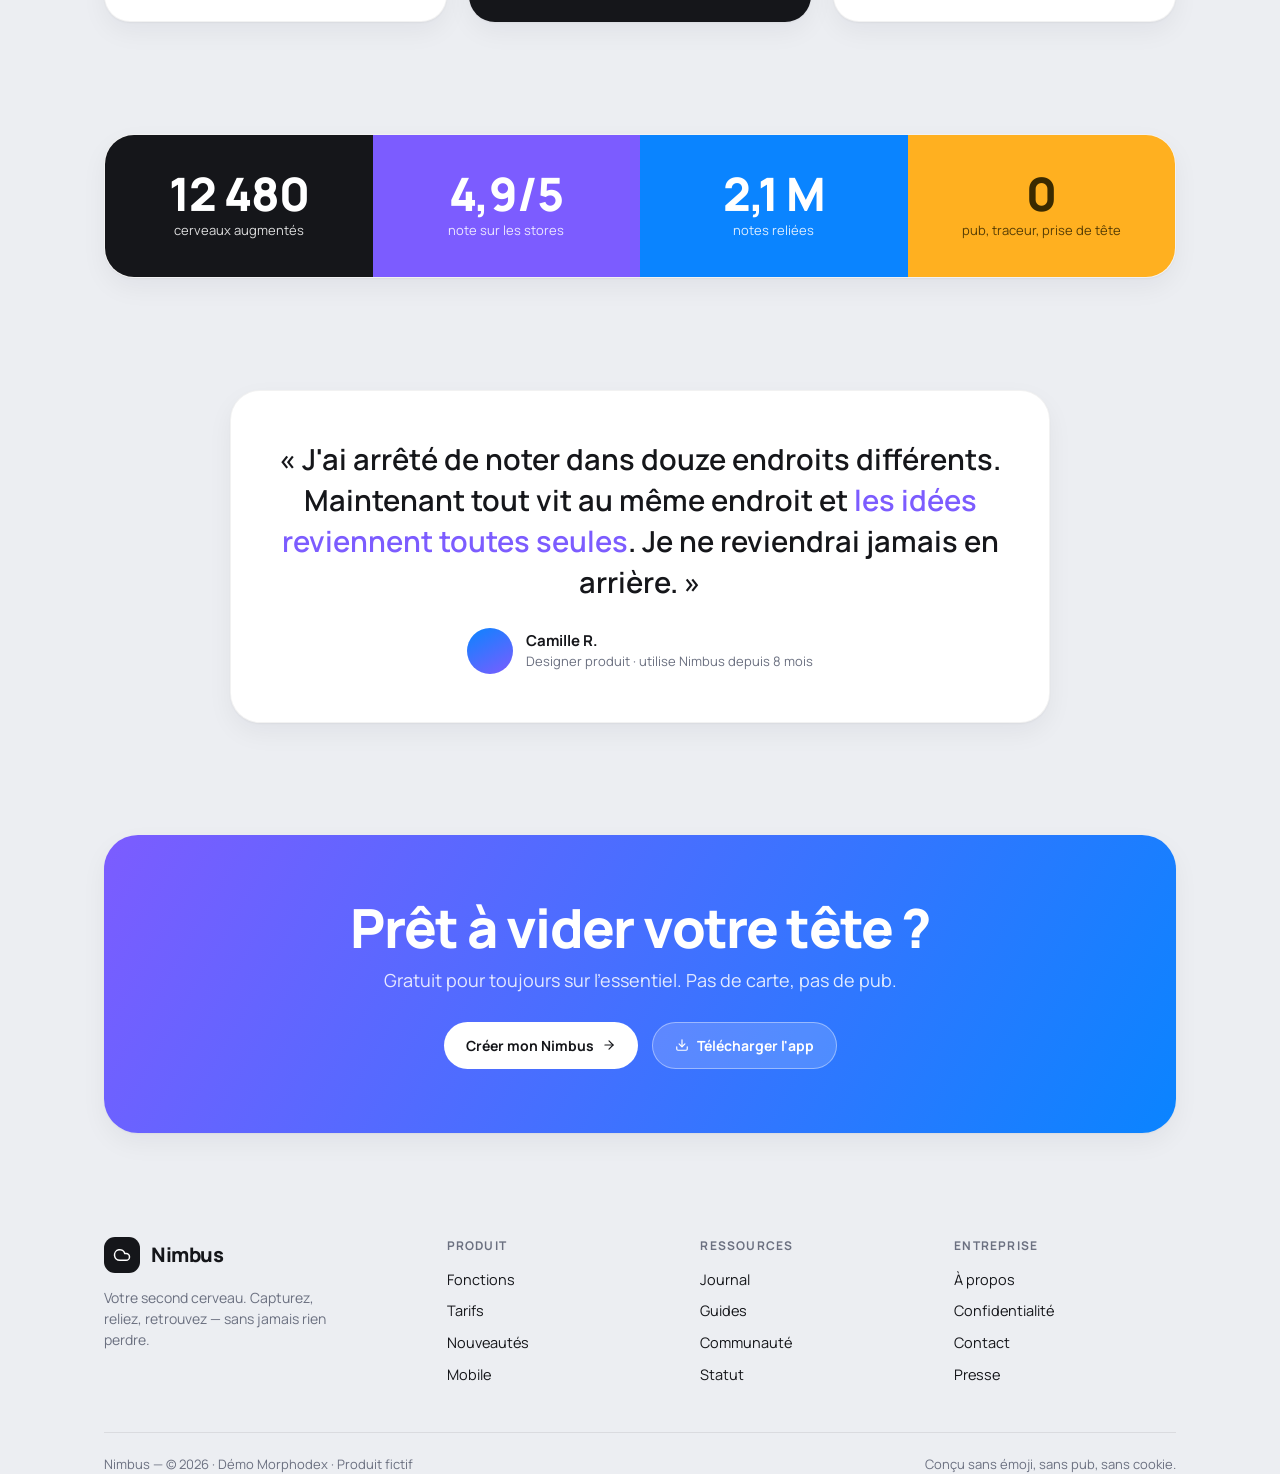
==== commit dd753471: "Section Composants (champ, select, switch, cases, radios, slider, chips) déclinée dans les 10 styles" ====
--- a/styles/bento-grid.html
+++ b/styles/bento-grid.html
@@ -115,8 +115,22 @@
     .foot-col a { color: var(--ink); font-size: 14.5px; margin-bottom: 10px; }
     .foot-col a:hover { color: var(--blue); }
     .foot-bottom { color: var(--soft); font-size: 13px; margin-top: 36px; padding-top: 22px; border-top: 1px solid rgba(0,0,0,.08); }
+
+    /* Composants */
+    .kit { border-radius: 30px; }
+    .field-label { color: var(--ink); }
+    .input, .select { background: #f6f7f9; border: 1px solid rgba(0,0,0,.08); border-radius: 12px; color: var(--ink); }
+    .input:focus, .select:focus { border-color: var(--blue); background: #fff; box-shadow: 0 0 0 3px rgba(10,132,255,.15); }
+    .switch-track { background: #d7dae0; }
+    .switch input:checked ~ .switch-track { background: var(--blue); }
+    .switch-thumb { background: #fff; box-shadow: 0 1px 3px rgba(0,0,0,.25); }
+    .switch-state { color: var(--soft); }
+    .choice { color: var(--ink); }
+    .kit-grid input[type=checkbox], .kit-grid input[type=radio], .range { accent-color: var(--blue); }
+    .chip { background: #f1f2f4; color: var(--ink); }
+    .chip-on { background: var(--blue); color: #fff; }
   </style>
-  <script defer src="https://uuu.my-monkey.fr/u.js" data-website-id="6c86cae6-7768-440f-84f7-309411fe825c"></script>
+  <script defer src="https://uuu.my-monkey.fr/u.js" data-website-id="6c86cae6-7768-440f-84f7-309411fe825c" data-domains="morphodex.my-monkey.fr"></script>
 </head>
 <body data-style="bento-grid">
   <script src="../assets/landing.js"></script>
--- a/assets/landing-base.css
+++ b/assets/landing-base.css
@@ -67,6 +67,7 @@
 .app-side { display: flex; flex-direction: column; gap: 4px; padding: 14px 10px; }
 .app-side a { display: flex; align-items: center; gap: 9px; padding: 8px 9px; text-decoration: none; }
 .app-canvas { padding: 16px; position: relative; }
+.app-note { padding: 11px 13px; }
 .app-note + .app-note { margin-top: 10px; }
 .app-graph { position: absolute; right: 14px; bottom: 12px; width: 120px; height: 92px; }
 
@@ -106,6 +107,31 @@
 .cta { text-align: center; }
 .cta-actions { justify-content: center; }
 
+/* ── Kit de composants (formulaires, contrôles) ── */
+.kit { padding: 38px; }
+.kit-grid { display: grid; grid-template-columns: repeat(2, 1fr); gap: 26px 34px; }
+.field { display: flex; flex-direction: column; align-items: flex-start; gap: 10px; border: 0; margin: 0; padding: 0; min-width: 0; }
+.field-label { font-size: 13px; font-weight: 600; }
+.input, .select { width: 100%; font: inherit; font-size: 15px; padding: 12px 14px; outline: none; }
+.input::placeholder { opacity: .6; }
+
+.switch { display: inline-flex; align-items: center; gap: 12px; cursor: pointer; position: relative; user-select: none; }
+.switch input { position: absolute; opacity: 0; width: 0; height: 0; }
+.switch-track { position: relative; width: 46px; height: 26px; border-radius: 999px; flex: none; transition: background .2s ease; }
+.switch-thumb { position: absolute; top: 3px; left: 3px; width: 20px; height: 20px; border-radius: 50%; transition: transform .2s ease; }
+.switch input:checked ~ .switch-track .switch-thumb { transform: translateX(20px); }
+.switch-state { font-size: 14px; }
+
+.choice { display: inline-flex; align-items: center; gap: 9px; font-size: 14px; cursor: pointer; }
+.choice + .choice { margin-top: 2px; }
+.choice input { width: 17px; height: 17px; flex: none; cursor: pointer; }
+.range { width: 100%; cursor: pointer; }
+
+.kit-foot { display: flex; align-items: center; justify-content: space-between; flex-wrap: wrap; gap: 18px; margin-top: 32px; }
+.chips { display: flex; flex-wrap: wrap; gap: 8px; }
+.chip { font-size: 13px; padding: 6px 13px; border-radius: 999px; cursor: default; }
+.kit-actions { display: flex; gap: 10px; flex-wrap: wrap; }
+
 /* ── Footer ── */
 .site-footer { margin-top: 56px; }
 .foot-grid { display: grid; grid-template-columns: 1.4fr 1fr 1fr 1fr; gap: 32px; }
@@ -118,6 +144,7 @@
   .features, .steps { grid-template-columns: 1fr; }
   .stats { grid-template-columns: repeat(2, 1fr); }
   .spotlight { grid-template-columns: 1fr; }
+  .kit-grid { grid-template-columns: 1fr; }
   .foot-grid { grid-template-columns: 1fr 1fr; }
 }
 @media (max-width: 560px) {
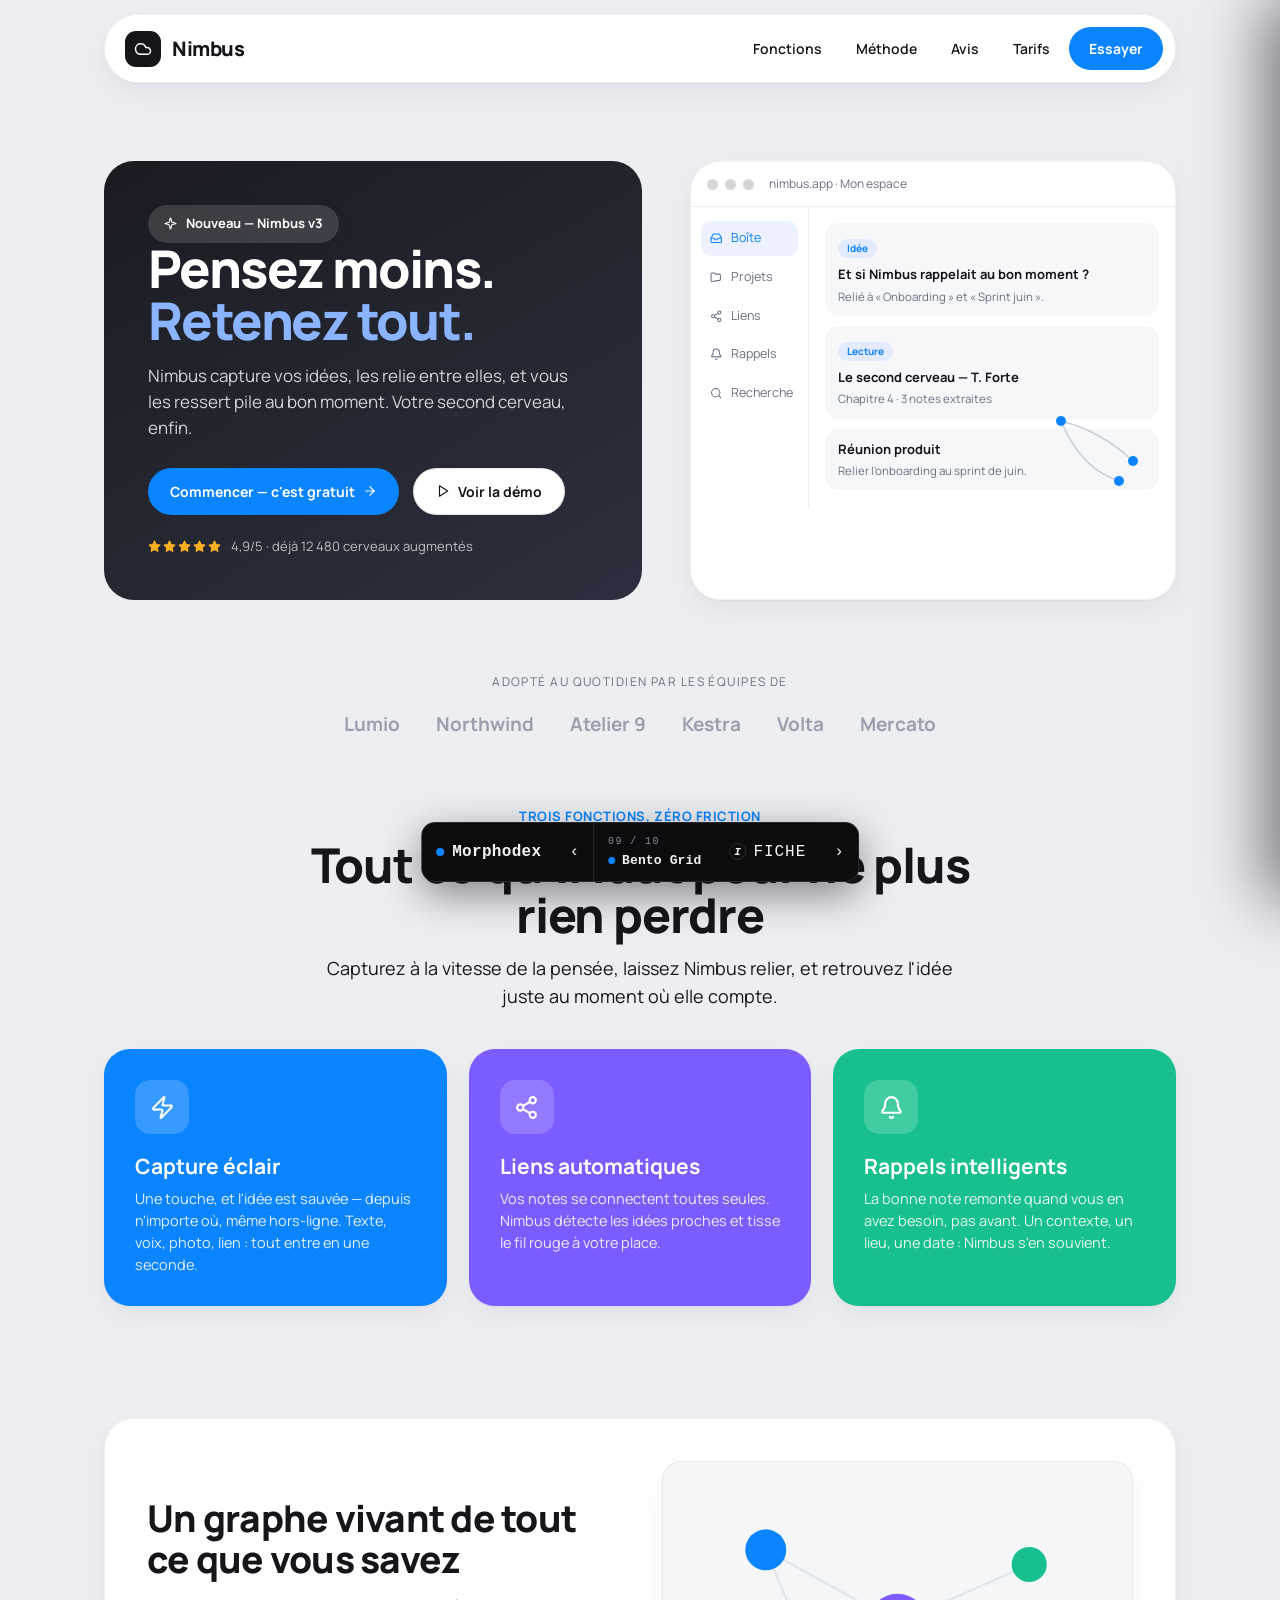
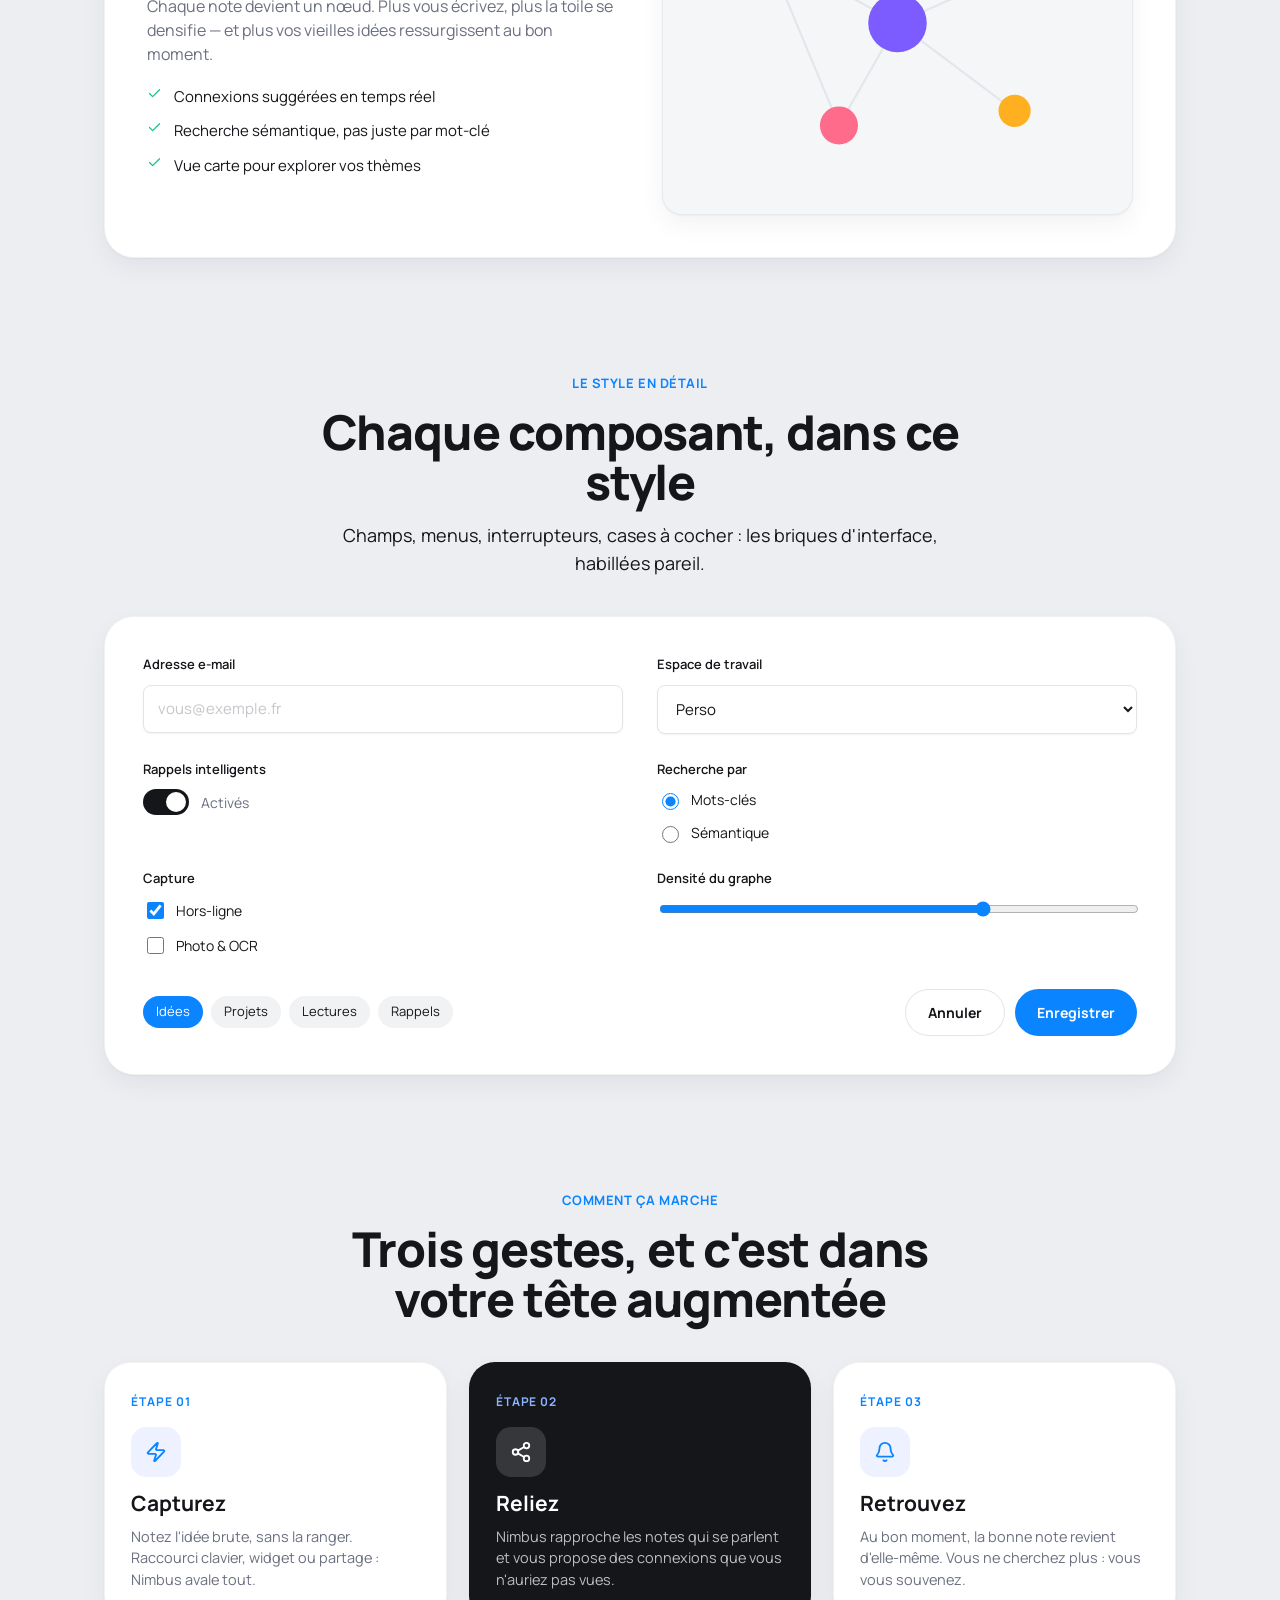
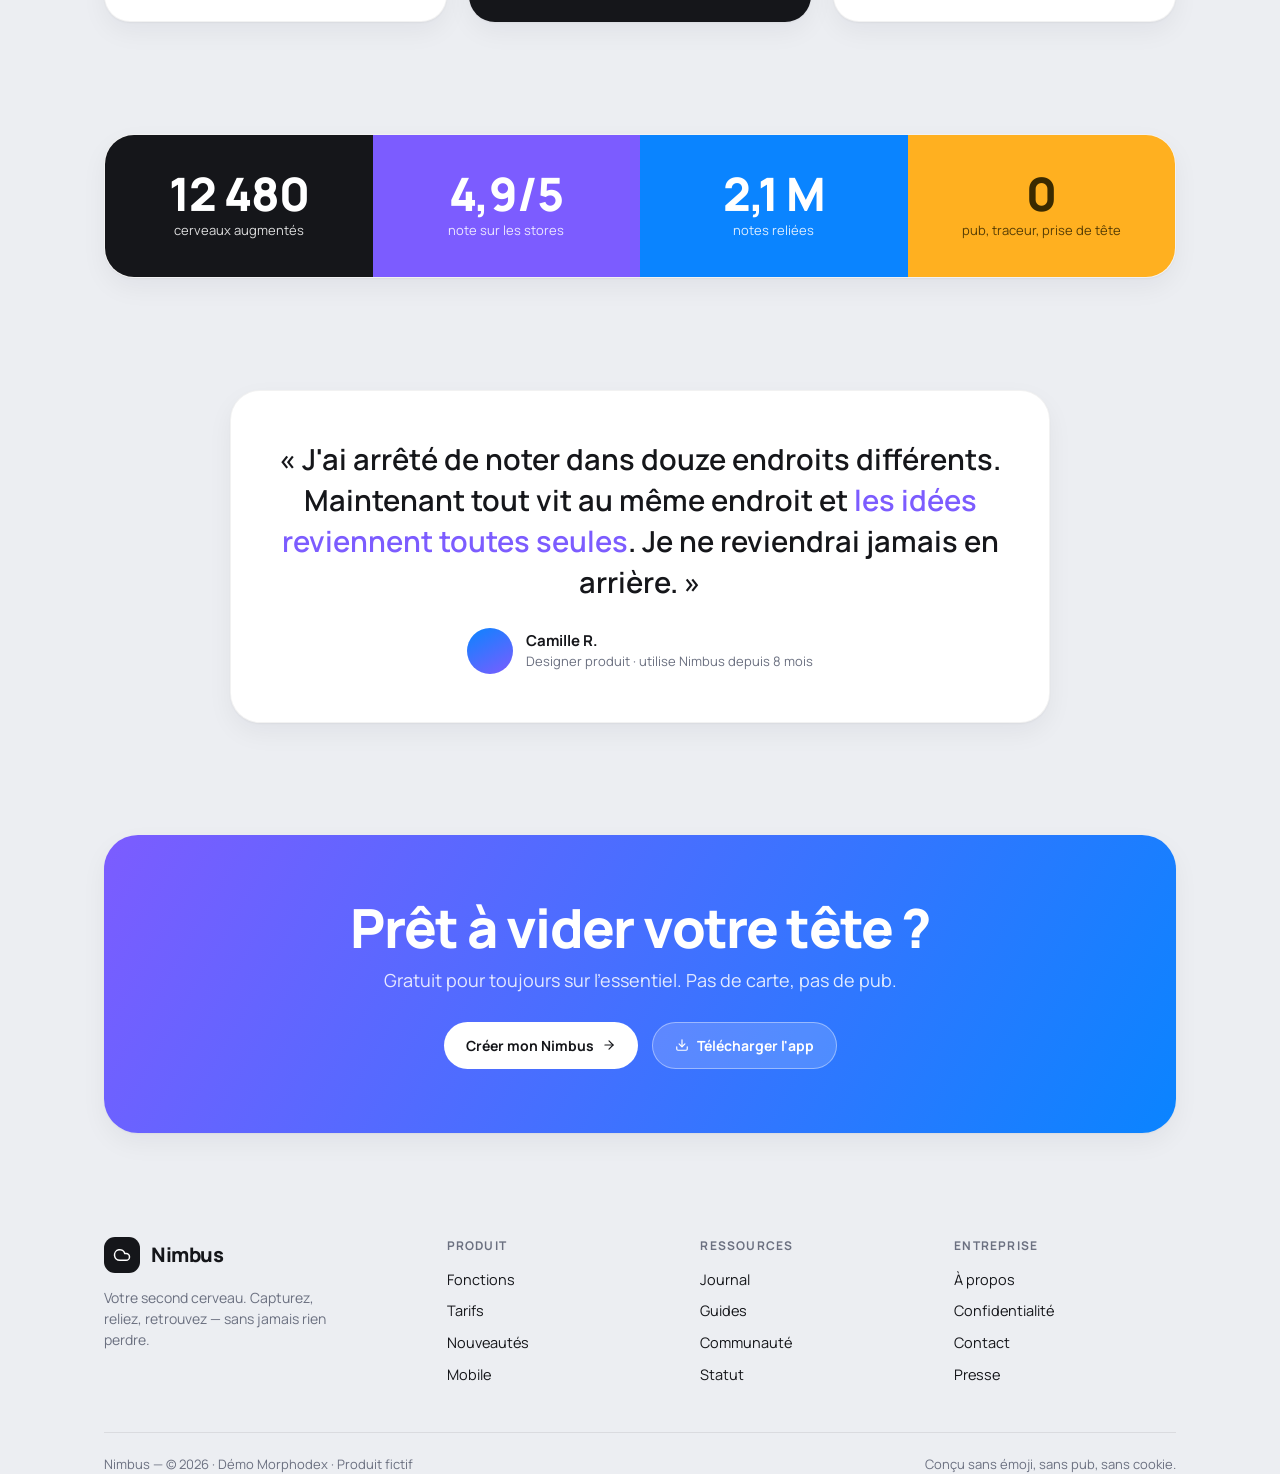
==== commit 8138bd56: "Composants: champs/contrôles refaits d'après les vraies biblios par style (input concave neo, Aqua s" ====
--- a/styles/bento-grid.html
+++ b/styles/bento-grid.html
@@ -4,8 +4,8 @@
   <meta charset="UTF-8" />
   <meta name="viewport" content="width=device-width, initial-scale=1.0" />
   <title>Nimbus · Bento Grid — Morphodex</title>
-  <link rel="stylesheet" href="../assets/landing-base.css" />
-  <link rel="stylesheet" href="../assets/hud.css" />
+  <link rel="stylesheet" href="../assets/landing-base.css?v=015" />
+  <link rel="stylesheet" href="../assets/hud.css?v=015" />
   <link rel="preconnect" href="https://fonts.googleapis.com" />
   <link href="https://fonts.googleapis.com/css2?family=Manrope:wght@400;500;600;700;800&display=swap" rel="stylesheet" />
   <style>
@@ -116,14 +116,15 @@
     .foot-col a:hover { color: var(--blue); }
     .foot-bottom { color: var(--soft); font-size: 13px; margin-top: 36px; padding-top: 22px; border-top: 1px solid rgba(0,0,0,.08); }
 
-    /* Composants */
+    /* Composants — input shadcn (ring focus 3px) */
     .kit { border-radius: 30px; }
     .field-label { color: var(--ink); }
-    .input, .select { background: #f6f7f9; border: 1px solid rgba(0,0,0,.08); border-radius: 12px; color: var(--ink); }
-    .input:focus, .select:focus { border-color: var(--blue); background: #fff; box-shadow: 0 0 0 3px rgba(10,132,255,.15); }
-    .switch-track { background: #d7dae0; }
-    .switch input:checked ~ .switch-track { background: var(--blue); }
-    .switch-thumb { background: #fff; box-shadow: 0 1px 3px rgba(0,0,0,.25); }
+    .input, .select { background: #fff; border: 1px solid #e4e4e7; border-radius: 8px; color: var(--ink); box-shadow: 0 1px 2px rgba(0,0,0,.05); }
+    .input::placeholder { color: #a1a1aa; }
+    .input:focus, .select:focus { border-color: #a1a1aa; box-shadow: 0 0 0 3px rgba(161,161,170,.4); }
+    .switch-track { background: #e4e4e7; }
+    .switch input:checked ~ .switch-track { background: var(--ink); }
+    .switch-thumb { background: #fff; box-shadow: 0 1px 2px rgba(0,0,0,.2); }
     .switch-state { color: var(--soft); }
     .choice { color: var(--ink); }
     .kit-grid input[type=checkbox], .kit-grid input[type=radio], .range { accent-color: var(--blue); }
@@ -133,8 +134,8 @@
   <script defer src="https://uuu.my-monkey.fr/u.js" data-website-id="6c86cae6-7768-440f-84f7-309411fe825c" data-domains="morphodex.my-monkey.fr"></script>
 </head>
 <body data-style="bento-grid">
-  <script src="../assets/landing.js"></script>
-  <script src="../assets/styles-data.js"></script>
-  <script src="../assets/hud.js"></script>
+  <script src="../assets/landing.js?v=015"></script>
+  <script src="../assets/styles-data.js?v=015"></script>
+  <script src="../assets/hud.js?v=015"></script>
 </body>
 </html>
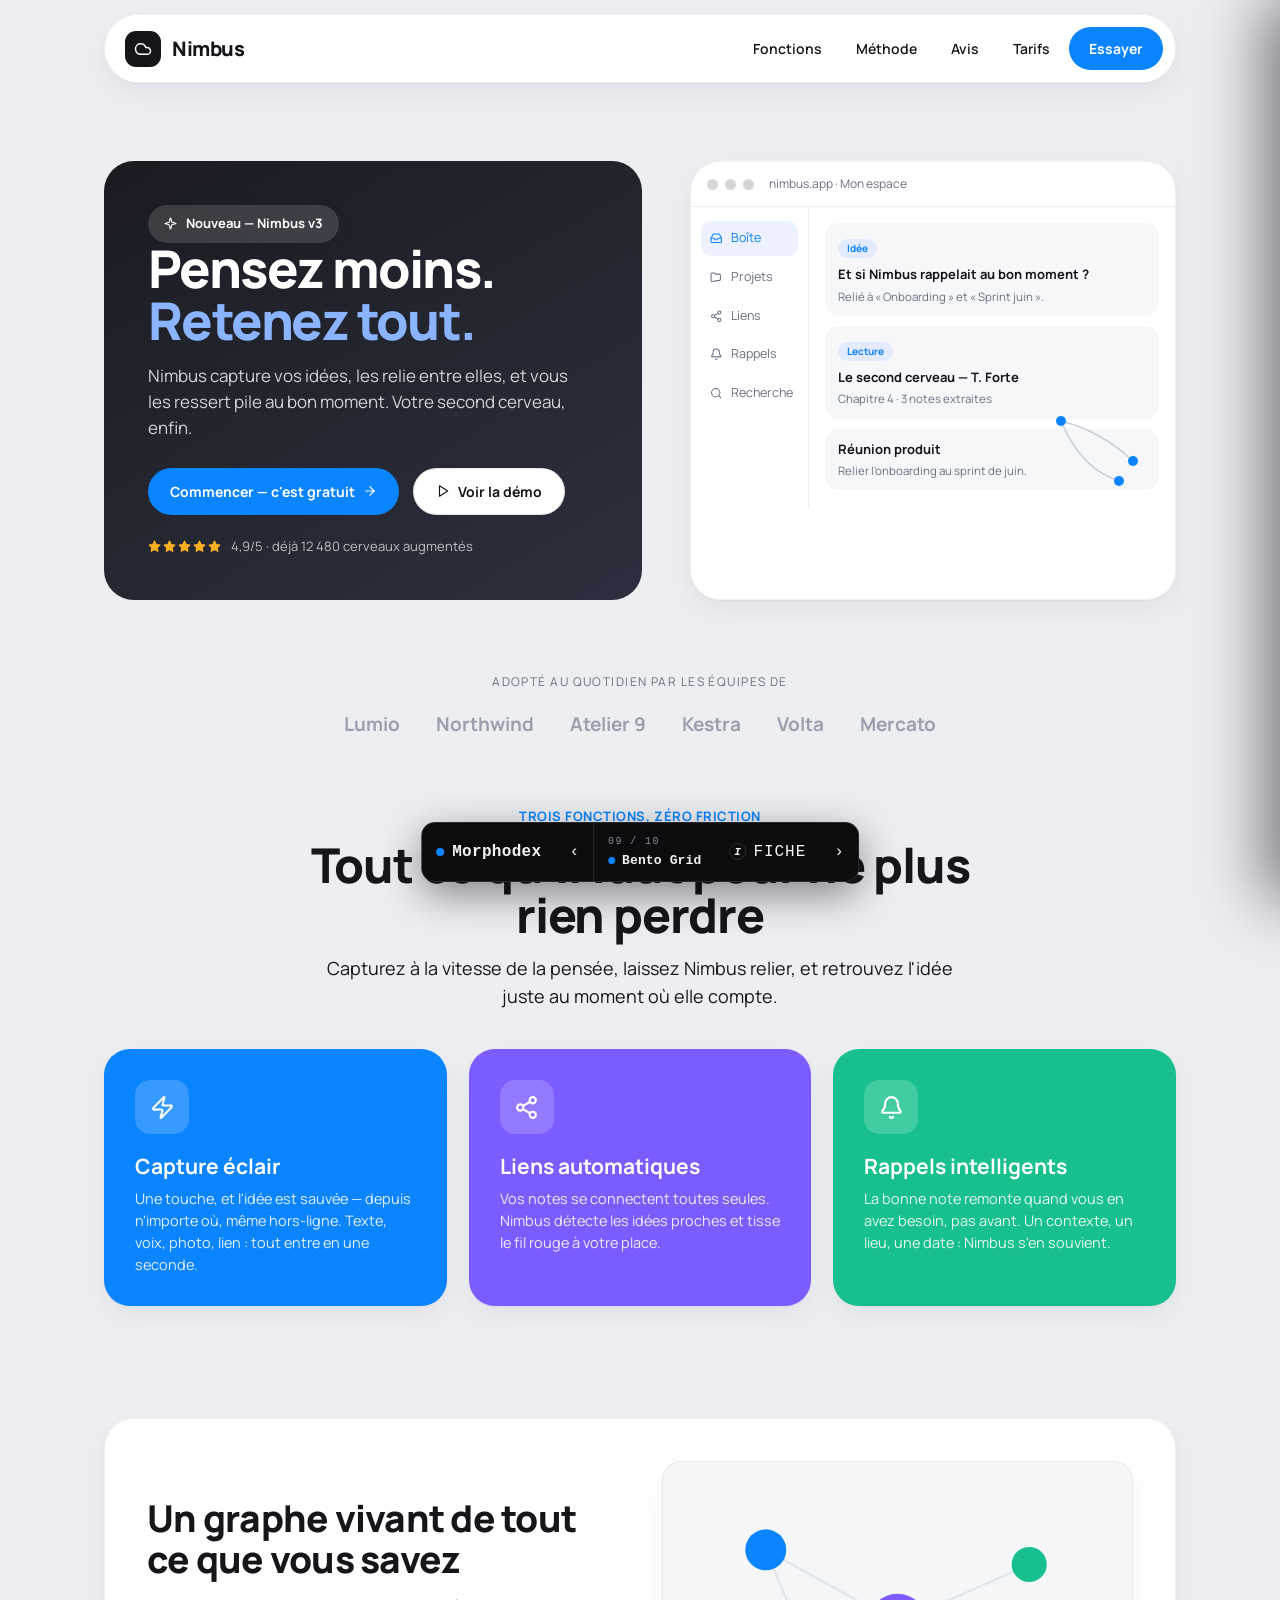
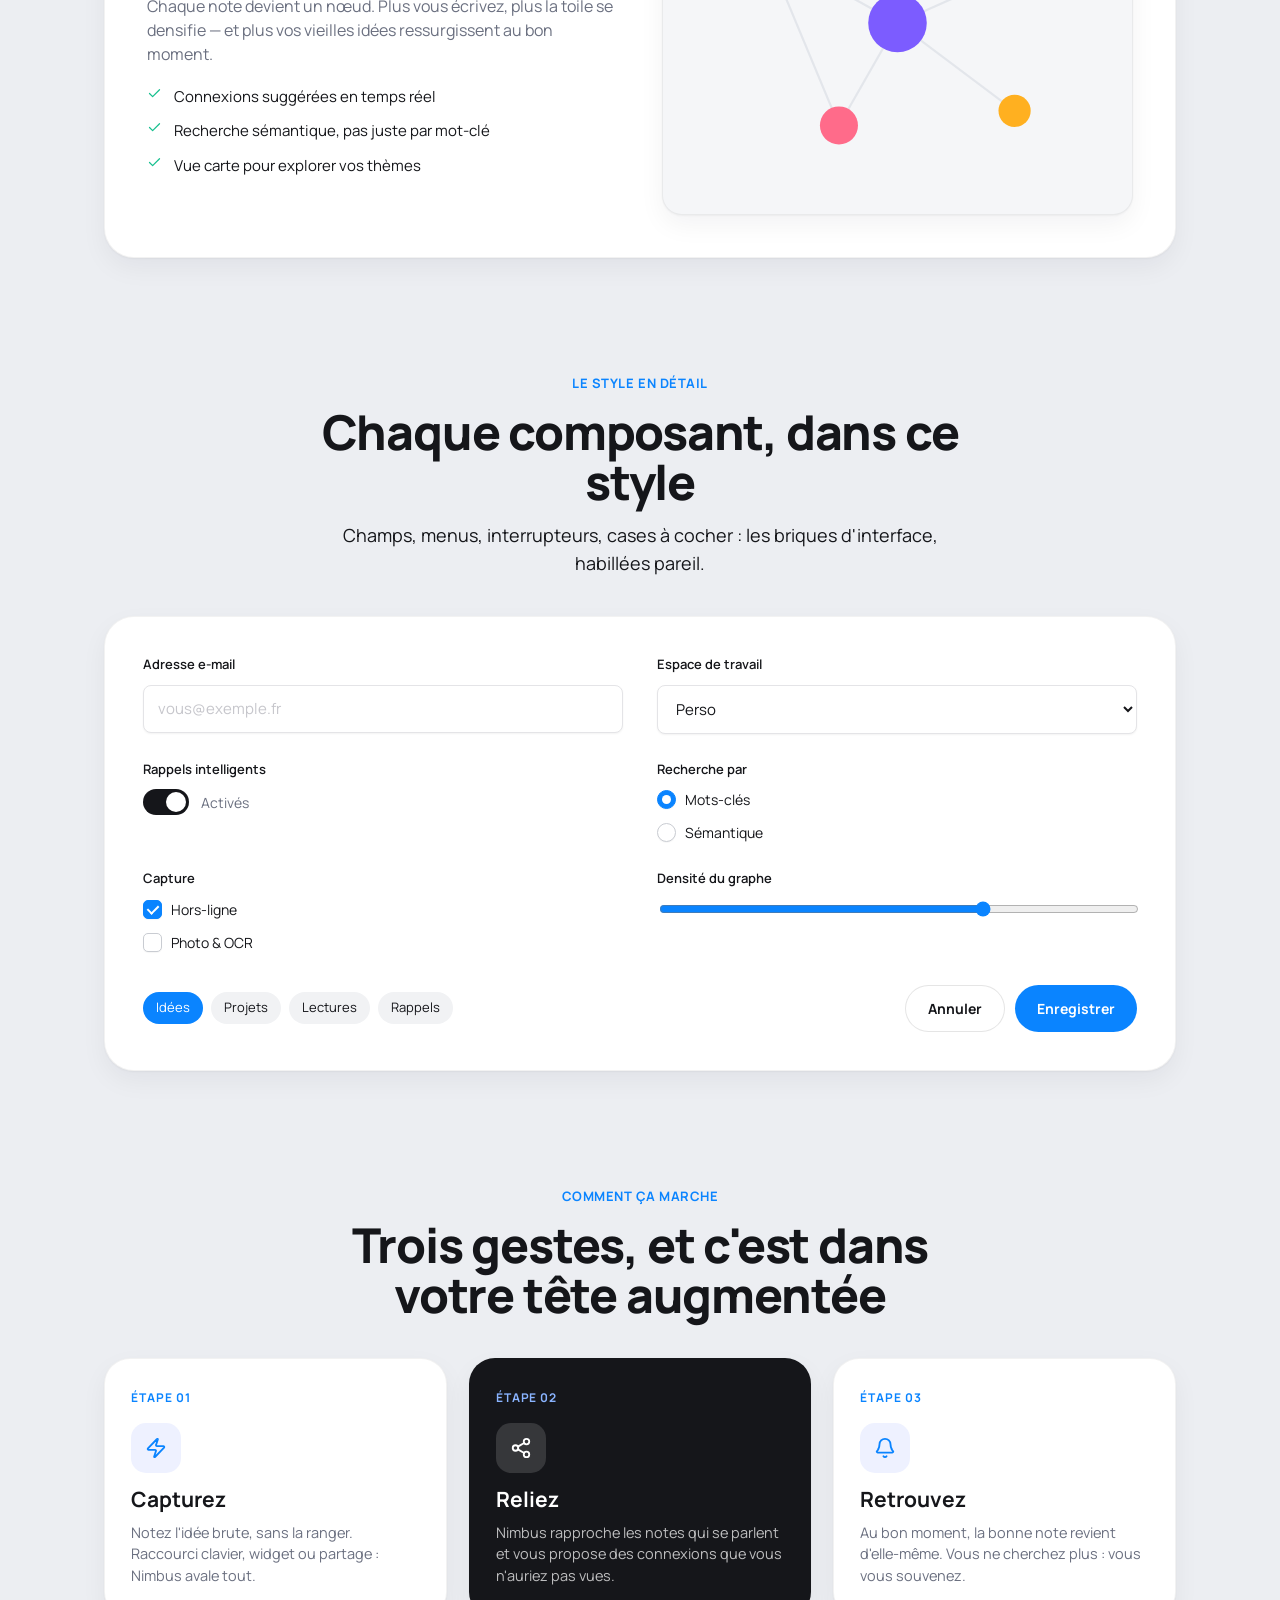
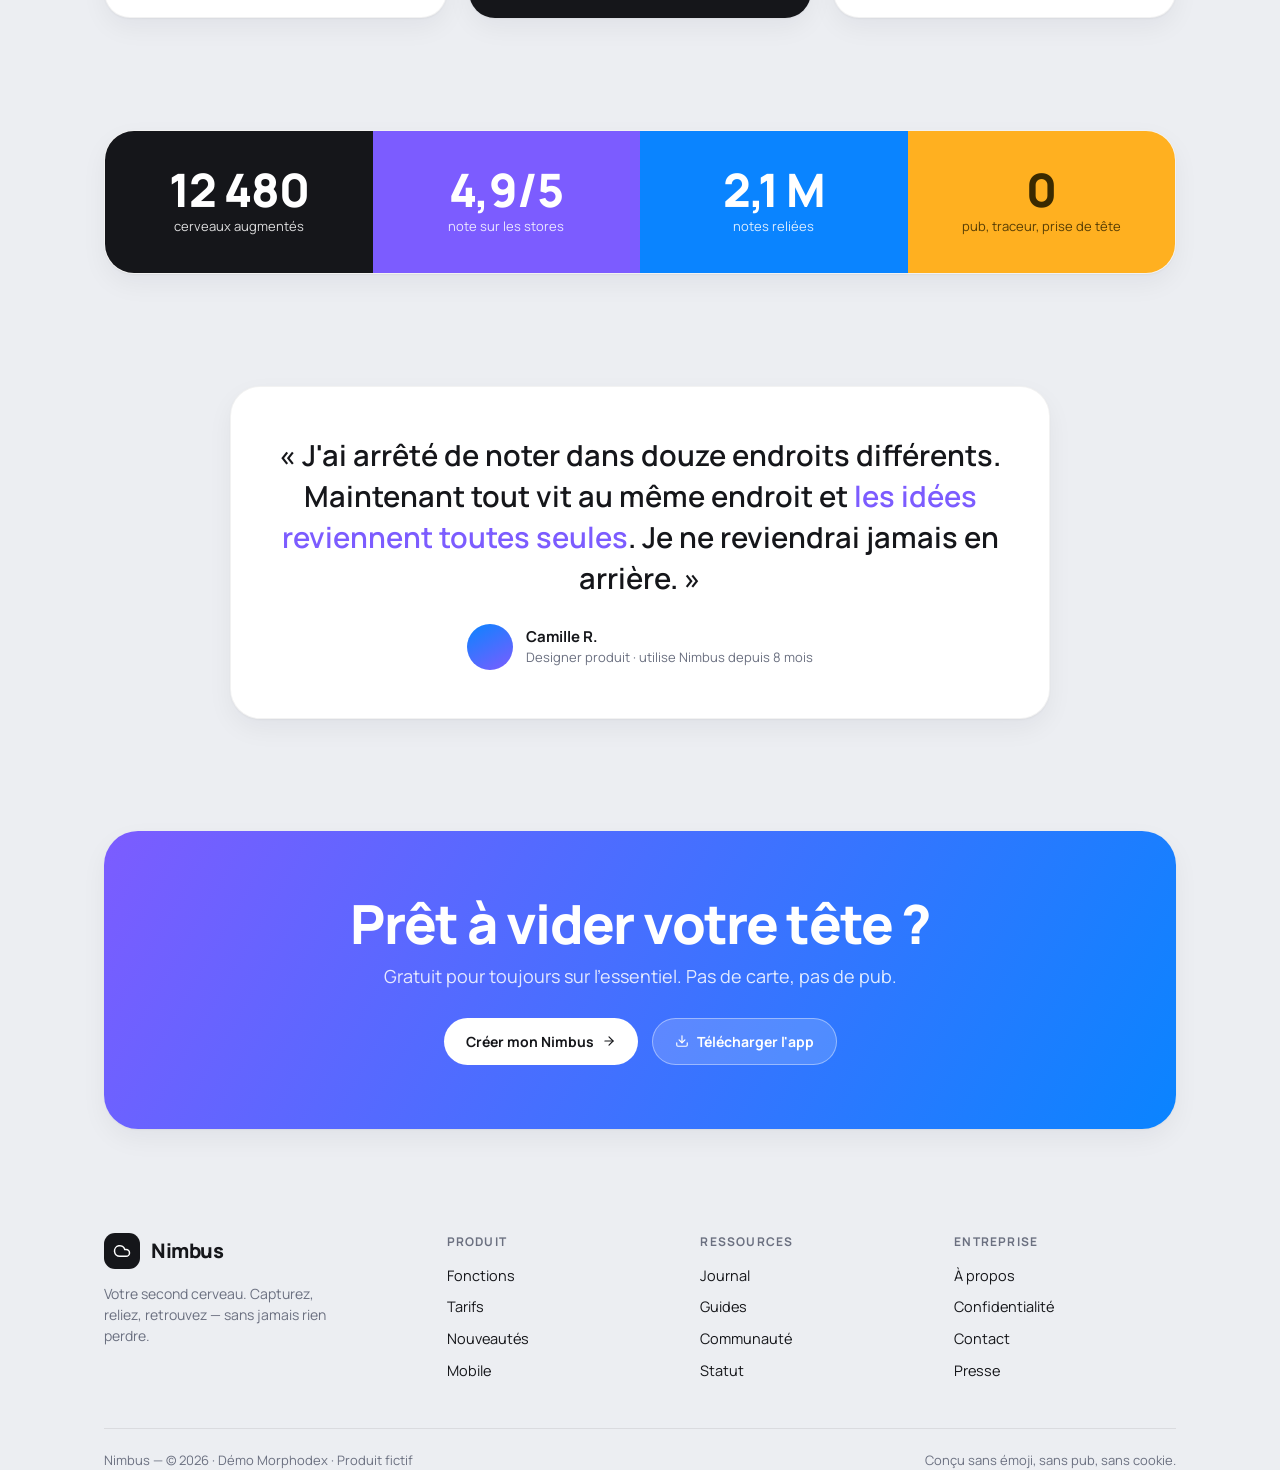
==== commit d326d973: "Composants: cases à cocher & radios custom (appearance:none) par style — fin des cases natives génér" ====
--- a/styles/bento-grid.html
+++ b/styles/bento-grid.html
@@ -130,6 +130,12 @@
     .kit-grid input[type=checkbox], .kit-grid input[type=radio], .range { accent-color: var(--blue); }
     .chip { background: #f1f2f4; color: var(--ink); }
     .chip-on { background: var(--blue); color: #fff; }
+    /* Cases & radios custom */
+    .choice input[type=checkbox], .choice input[type=radio] { -webkit-appearance:none; appearance:none; margin:0; width:19px; height:19px; flex:none; position:relative; cursor:pointer; border:1px solid #c9ccd2; background:#fff; border-radius:5px; box-shadow:0 1px 1px rgba(0,0,0,.04); }
+    .choice input[type=radio] { border-radius:50%; }
+    .choice input[type=checkbox]:checked, .choice input[type=radio]:checked { background:var(--blue); border-color:var(--blue); }
+    .choice input[type=checkbox]:checked::after { content:""; position:absolute; left:50%; top:47%; width:5px; height:9px; border:solid #fff; border-width:0 2px 2px 0; transform:translate(-50%,-55%) rotate(45deg); }
+    .choice input[type=radio]:checked::after { content:""; position:absolute; inset:4px; border-radius:50%; background:#fff; }
   </style>
   <script defer src="https://uuu.my-monkey.fr/u.js" data-website-id="6c86cae6-7768-440f-84f7-309411fe825c" data-domains="morphodex.my-monkey.fr"></script>
 </head>
